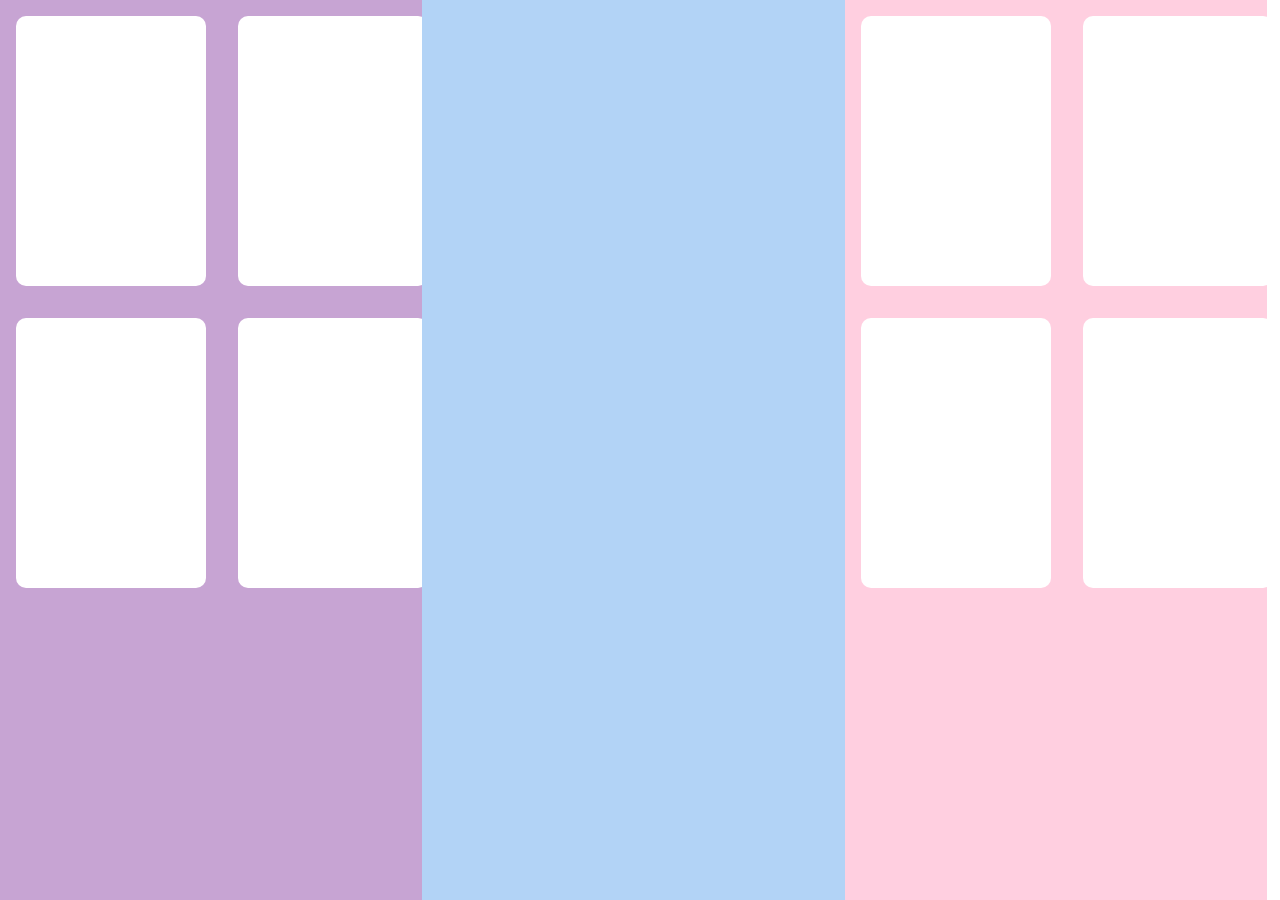
==== index.html @ 9b0333d0 "Add figure tags" ====
<!DOCTYPE html>
<html lang="nl">
<head>
  <meta charset="UTF-8">
  <meta name="viewport" content="width=device-width, initial-scale=1.0">
  <title>1G Squad Page</title>
  <link rel="stylesheet" href="styles/style.css">
</head>
<body>
  <header>

  </header>
  <main>
    <section class="left">
      <figure>
        <a href=""><img src="" alt=""></a>
        <figcaption></figcaption>
      </figure>

      <figure>
        <a href=""><img src="" alt=""></a>
        <figcaption></figcaption>
      </figure>

      <figure>
        <a href=""><img src="" alt=""></a>
        <figcaption></figcaption>
      </figure>

      <figure>
        <a href=""><img src="" alt=""></a>
        <figcaption></figcaption>
      </figure>

      <figure>
        <a href=""><img src="" alt=""></a>
        <figcaption></figcaption>
      </figure>

      <figure>
        <a href=""><img src="" alt=""></a>
        <figcaption></figcaption>
      </figure>

      <figure>
        <a href=""><img src="" alt=""></a>
        <figcaption></figcaption>
      </figure>
    </section>

    <section class="middle"></section>

    <section class="right">
      <figure>
        <a href=""><img src="" alt=""></a>
        <figcaption></figcaption>
      </figure>

      <figure>
        <a href=""><img src="" alt=""></a>
        <figcaption></figcaption>
      </figure>

      <figure>
        <a href=""><img src="" alt=""></a>
        <figcaption></figcaption>
      </figure>

      <figure>
        <a href=""><img src="" alt=""></a>
        <figcaption></figcaption>
      </figure>
    </section>
  </main>
  <footer>

  </footer>
</body>
</html>
---- styles/style.css ----
* {
  margin: 0;
  padding: 0;
  box-sizing: border-box;
}

body {
  min-height: 100vh;
  font-family: sans-serif;
}

main {
  display: flex;
  flex-direction: row;
  height: 100%;
  max-width: 1600px;
  margin: auto;
}

figure {
  min-height: 30vh;
  width: 45%;
  border-radius: 10px;
  background-color: white;
  margin: 1rem;
}

.left, .middle, .right {
  display: flex;
  flex-direction: column;
  flex-wrap: wrap;
  height: 100vh;
  width: 33%;
  overflow: scroll;
}

.left {
  background-color: #c7a4d3;
}

.middle {
  background-color: #b2d3f6;
}

.right {
  background-color: #ffcfe0;
}
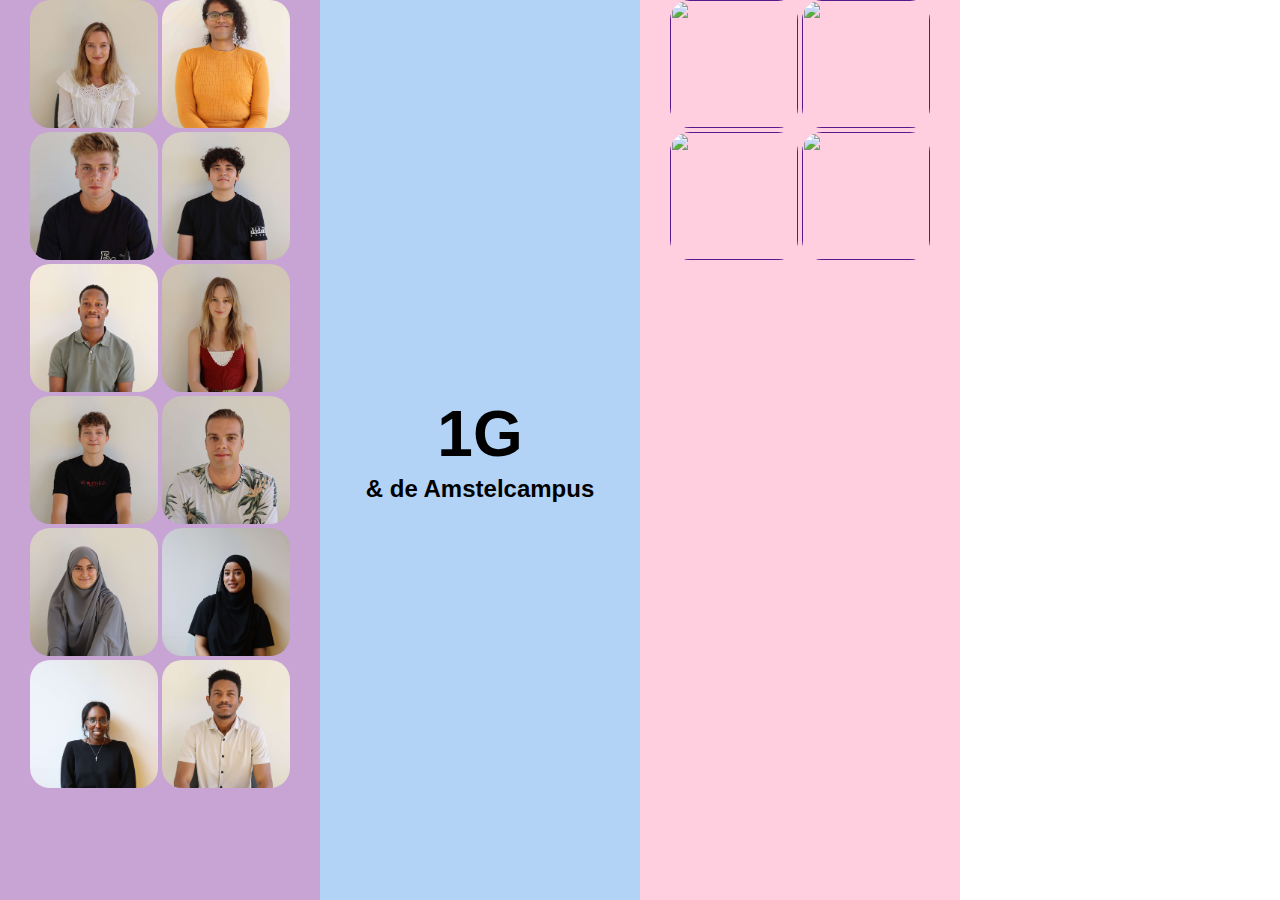
==== commit afd19b5d: "Create image grid with flexbox" ====
--- a/index.html
+++ b/index.html
@@ -13,42 +13,70 @@
   <main>
     <section class="left">
       <figure>
-        <a href=""><img src="" alt=""></a>
+        <a href=""><img src="assets/Squad1G-Amber.JPG" alt=""></a>
         <figcaption></figcaption>
       </figure>
 
       <figure>
-        <a href=""><img src="" alt=""></a>
+        <a href=""><img src="assets/Squad1G-Athene.JPG" alt=""></a>
         <figcaption></figcaption>
       </figure>
 
       <figure>
-        <a href=""><img src="" alt=""></a>
+        <a href=""><img src="assets/Squad1G-Branco.JPG" alt=""></a>
         <figcaption></figcaption>
       </figure>
 
       <figure>
-        <a href=""><img src="" alt=""></a>
+        <a href=""><img src="assets/Squad1G-Cedrik.JPG" alt=""></a>
         <figcaption></figcaption>
       </figure>
 
       <figure>
-        <a href=""><img src="" alt=""></a>
+        <a href=""><img src="assets/Squad1G-Christian.JPG" alt=""></a>
         <figcaption></figcaption>
       </figure>
 
       <figure>
-        <a href=""><img src="" alt=""></a>
+        <a href=""><img src="assets/Squad1G-Clarice.JPG" alt=""></a>
         <figcaption></figcaption>
       </figure>
 
       <figure>
-        <a href=""><img src="" alt=""></a>
+        <a href=""><img src="assets/Squad1G-Colin.JPG" alt=""></a>
+        <figcaption></figcaption>
+      </figure>
+
+      <figure>
+        <a href=""><img src="assets/Squad1G-Dylan.JPG" alt=""></a>
+        <figcaption></figcaption>
+      </figure>
+
+      <figure>
+        <a href=""><img src="assets/Squad1G-Fatima-A.JPG" alt=""></a>
+        <figcaption></figcaption>
+      </figure>
+
+      <figure>
+        <a href=""><img src="assets/Squad1G-Fatima-H.JPG" alt=""></a>
+        <figcaption></figcaption>
+      </figure>
+
+      <figure>
+        <a href=""><img src="assets/Squad1G-Halima.JPG" alt=""></a>
+        <figcaption></figcaption>
+      </figure>
+
+      <figure>
+        <a href=""><img src="assets/Squad1G-Haroub.JPG" alt=""></a>
         <figcaption></figcaption>
       </figure>
     </section>
 
-    <section class="middle"></section>
+    <section class="middle">
+      <h1>1G</h1>
+      <h2>& de Amstelcampus</h2>
+    </section>
 
     <section class="right">
       <figure>
--- a/styles/style.css
+++ b/styles/style.css
@@ -7,31 +7,54 @@
 body {
   min-height: 100vh;
   font-family: sans-serif;
+  -ms-overflow-style: none;  /* IE and Edge */
+  scrollbar-width: none;  /* Firefox */
 }
 
 main {
+  margin: auto;
   display: flex;
   flex-direction: row;
+
   height: 100%;
+  max-height: 100vh;
   max-width: 1600px;
-  margin: auto;
+}
+
+h1 {
+  font-size: 64px;
 }
 
 figure {
-  min-height: 30vh;
-  width: 45%;
-  border-radius: 10px;
-  background-color: white;
-  margin: 1rem;
+  min-height: 100px;
+  height: 10vw;
+  min-width: 100px;
+  width: 10vw;
+  object-fit: cover;
+}
+
+img {
+  min-height: 100px;
+  height: 10vw;
+  min-width: 100px;
+  width: 10vw;
+  max-width: 100%;
+  border-radius: 20px;
+  object-fit: cover;
 }
 
 .left, .middle, .right {
   display: flex;
-  flex-direction: column;
-  flex-wrap: wrap;
-  height: 100vh;
+  flex-flow: row wrap;
+  align-items: center;
+  align-content: flex-start;
+  justify-content: center;
+  gap: 4px;
+
+  min-height: 100vh;
   width: 33%;
-  overflow: scroll;
+  overflow-y: scroll;
+  max-width: 25vw;
 }
 
 .left {
@@ -40,8 +63,16 @@
 
 .middle {
   background-color: #b2d3f6;
+  display: flex;
+  flex-direction: column;
+  align-content: center;
+  justify-content: center;
 }
 
 .right {
   background-color: #ffcfe0;
+}
+
+section::-webkit-scrollbar {
+  display: none;
 }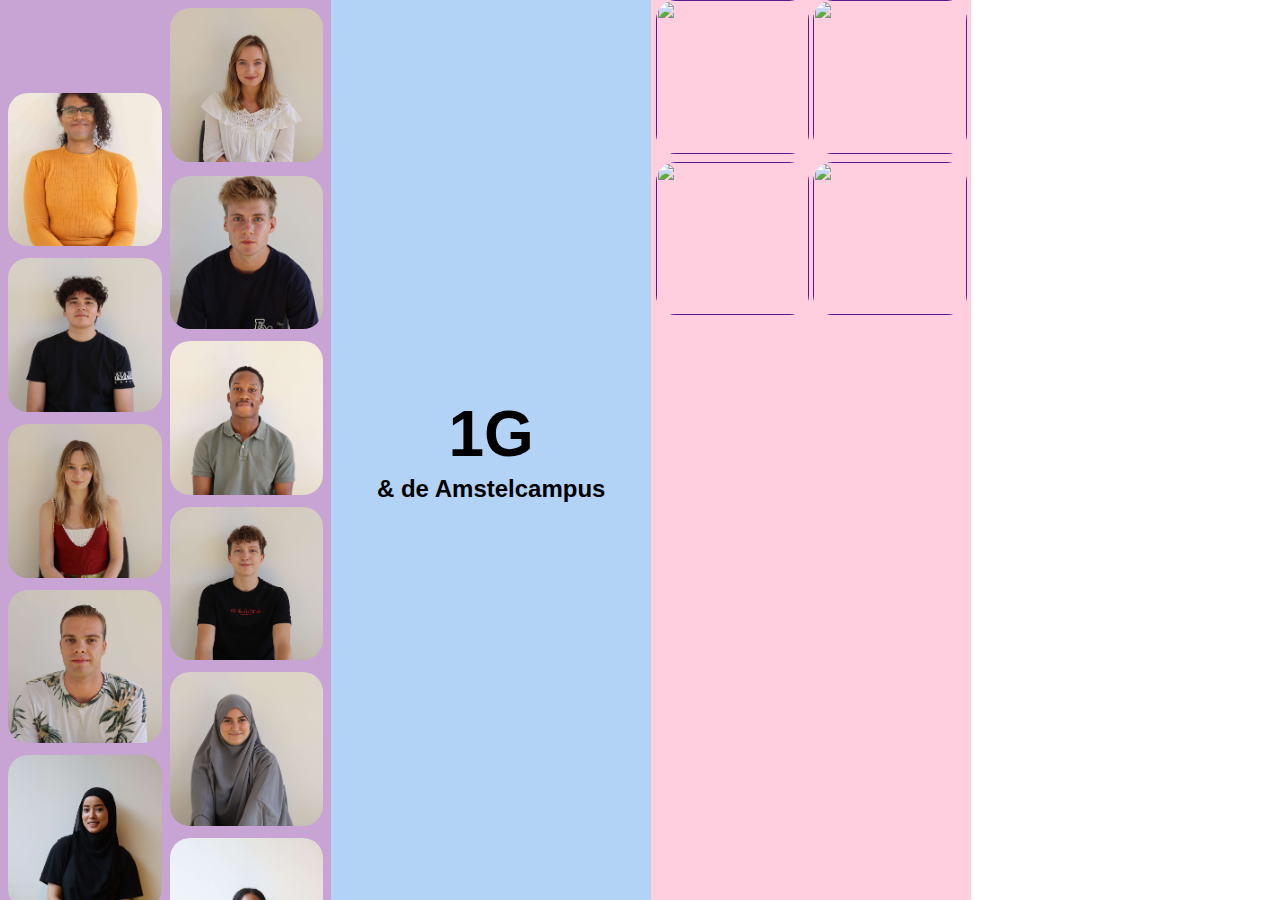
==== commit fb6588cd: "Add staggered grid" ====
--- a/index.html
+++ b/index.html
@@ -12,65 +12,106 @@
   </header>
   <main>
     <section class="left">
-      <figure>
-        <a href=""><img src="assets/Squad1G-Amber.JPG" alt=""></a>
-        <figcaption></figcaption>
-      </figure>
+        <div class="grid-container">
 
-      <figure>
-        <a href=""><img src="assets/Squad1G-Athene.JPG" alt=""></a>
-        <figcaption></figcaption>
-      </figure>
-
-      <figure>
-        <a href=""><img src="assets/Squad1G-Branco.JPG" alt=""></a>
-        <figcaption></figcaption>
-      </figure>
-
-      <figure>
-        <a href=""><img src="assets/Squad1G-Cedrik.JPG" alt=""></a>
-        <figcaption></figcaption>
-      </figure>
-
-      <figure>
-        <a href=""><img src="assets/Squad1G-Christian.JPG" alt=""></a>
-        <figcaption></figcaption>
-      </figure>
-
-      <figure>
-        <a href=""><img src="assets/Squad1G-Clarice.JPG" alt=""></a>
-        <figcaption></figcaption>
-      </figure>
-
-      <figure>
-        <a href=""><img src="assets/Squad1G-Colin.JPG" alt=""></a>
-        <figcaption></figcaption>
-      </figure>
-
-      <figure>
-        <a href=""><img src="assets/Squad1G-Dylan.JPG" alt=""></a>
-        <figcaption></figcaption>
-      </figure>
-
-      <figure>
-        <a href=""><img src="assets/Squad1G-Fatima-A.JPG" alt=""></a>
-        <figcaption></figcaption>
-      </figure>
-
-      <figure>
-        <a href=""><img src="assets/Squad1G-Fatima-H.JPG" alt=""></a>
-        <figcaption></figcaption>
-      </figure>
-
-      <figure>
-        <a href=""><img src="assets/Squad1G-Halima.JPG" alt=""></a>
-        <figcaption></figcaption>
-      </figure>
-
-      <figure>
-        <a href=""><img src="assets/Squad1G-Haroub.JPG" alt=""></a>
-        <figcaption></figcaption>
-      </figure>
+          <figure>
+            <a href=""><img src="assets/Squad1G-Amber.JPG" alt=""></a>
+            <figcaption></figcaption>
+          </figure>
+          <div class="filler"></div>
+          <figure>
+            <a href=""><img src="assets/Squad1G-Athene.JPG" alt=""></a>
+            <figcaption></figcaption>
+          </figure>
+          <figure>
+            <a href=""><img src="assets/Squad1G-Branco.JPG" alt=""></a>
+            <figcaption></figcaption>
+          </figure>
+          <figure>
+            <a href=""><img src="assets/Squad1G-Cedrik.JPG" alt=""></a>
+            <figcaption></figcaption>
+          </figure>
+          <figure>
+            <a href=""><img src="assets/Squad1G-Christian.JPG" alt=""></a>
+            <figcaption></figcaption>
+          </figure>
+          <figure>
+            <a href=""><img src="assets/Squad1G-Clarice.JPG" alt=""></a>
+            <figcaption></figcaption>
+          </figure>
+          <figure>
+            <a href=""><img src="assets/Squad1G-Colin.JPG" alt=""></a>
+            <figcaption></figcaption>
+          </figure>
+          <figure>
+            <a href=""><img src="assets/Squad1G-Dylan.JPG" alt=""></a>
+            <figcaption></figcaption>
+          </figure>
+          <figure>
+            <a href=""><img src="assets/Squad1G-Fatima-A.JPG" alt=""></a>
+            <figcaption></figcaption>
+          </figure>
+          <figure>
+            <a href=""><img src="assets/Squad1G-Fatima-H.JPG" alt=""></a>
+            <figcaption></figcaption>
+          </figure>
+          <figure>
+            <a href=""><img src="assets/Squad1G-Halima.JPG" alt=""></a>
+            <figcaption></figcaption>
+          </figure>
+          <figure>
+            <a href=""><img src="assets/Squad1G-Haroub.JPG" alt=""></a>
+            <figcaption></figcaption>
+          </figure>
+          <figure>
+            <a href=""><img src="assets/Squad1G-Iris.JPG" alt=""></a>
+            <figcaption></figcaption>
+          </figure>
+          <figure>
+            <a href=""><img src="assets/Squad1G-Joost.JPG" alt=""></a>
+            <figcaption></figcaption>
+          </figure>
+          <figure>
+            <a href=""><img src="assets/Squad1G-Jordy.JPG" alt=""></a>
+            <figcaption></figcaption>
+          </figure>
+          <figure>
+            <a href=""><img src="assets/Squad1G-Jules.JPG" alt=""></a>
+            <figcaption></figcaption>
+          </figure>
+          <figure>
+            <a href=""><img src="assets/Squad1G-Julia.JPG" alt=""></a>
+            <figcaption></figcaption>
+          </figure>
+          <figure>
+            <a href=""><img src="assets/Squad1G-Kim.JPG" alt=""></a>
+            <figcaption></figcaption>
+          </figure>
+          <figure>
+            <a href=""><img src="assets/Squad1G-Luc.JPG" alt=""></a>
+            <figcaption></figcaption>
+          </figure>
+          <figure>
+            <a href=""><img src="assets/Squad1G-Marcin.JPG" alt=""></a>
+            <figcaption></figcaption>
+          </figure>
+          <figure>
+            <a href=""><img src="assets/Squad1G-Matthijs.JPG" alt=""></a>
+            <figcaption></figcaption>
+          </figure>
+          <figure>
+            <a href=""><img src="assets/Squad1G-Nadia.JPG" alt=""></a>
+            <figcaption></figcaption>
+          </figure>
+          <figure>
+            <a href=""><img src="assets/Squad1G-Nas.JPG" alt=""></a>
+            <figcaption></figcaption>
+          </figure>
+          <figure>
+            <a href=""><img src="assets/Squad1G-Ole.JPG" alt=""></a>
+            <figcaption></figcaption>
+          </figure>
+        </div>
     </section>
 
     <section class="middle">
--- a/styles/style.css
+++ b/styles/style.css
@@ -26,24 +26,24 @@
 }
 
 figure {
-  min-height: 100px;
+  /* min-height: 100px;
   height: 10vw;
   min-width: 100px;
-  width: 10vw;
-  object-fit: cover;
+  width: 10vw; */
+  /* object-fit: cover; */
 }
 
 img {
   min-height: 100px;
-  height: 10vw;
+  height: 12vw;
   min-width: 100px;
-  width: 10vw;
+  width: 12vw;
   max-width: 100%;
   border-radius: 20px;
   object-fit: cover;
 }
 
-.left, .middle, .right {
+.middle, .right {
   display: flex;
   flex-flow: row wrap;
   align-items: center;
@@ -58,7 +58,36 @@
 }
 
 .left {
+  min-height: 100vh;
+  width: auto;
+  overflow-y: scroll;
+  max-width: 33%;
+
   background-color: #c7a4d3;
+
+}
+
+figure {
+  grid-row: span 2;
+}
+
+/* figure:nth-child(2) {
+  grid-row: 2/3;
+} */
+
+.grid-container {
+  display: grid;
+  grid-template-columns: repeat(2, minmax(10vw, 1fr));
+  grid-template-rows: repeat(auto-fill, 6vw);
+  gap: .5em;
+  padding: .5em;
+}
+
+.filler {
+  grid-column: 1 / 2;
+  grid-row: 1 / 1;
+  /* background-color: white; */
+  border-radius: 20px;
 }
 
 .middle {
@@ -67,6 +96,7 @@
   flex-direction: column;
   align-content: center;
   justify-content: center;
+  flex-shrink: 2;
 }
 
 .right {
@@ -75,4 +105,14 @@
 
 section::-webkit-scrollbar {
   display: none;
-}+}
+
+/* @keyframes scroll {
+	0% { transform: translateY(0); }
+	100% { transform: translateY(calc(-10vw * 7))}
+}
+
+.left .container{
+  animation: scroll 5s linear infinite;
+  height: calc(10vw * 7);
+} */
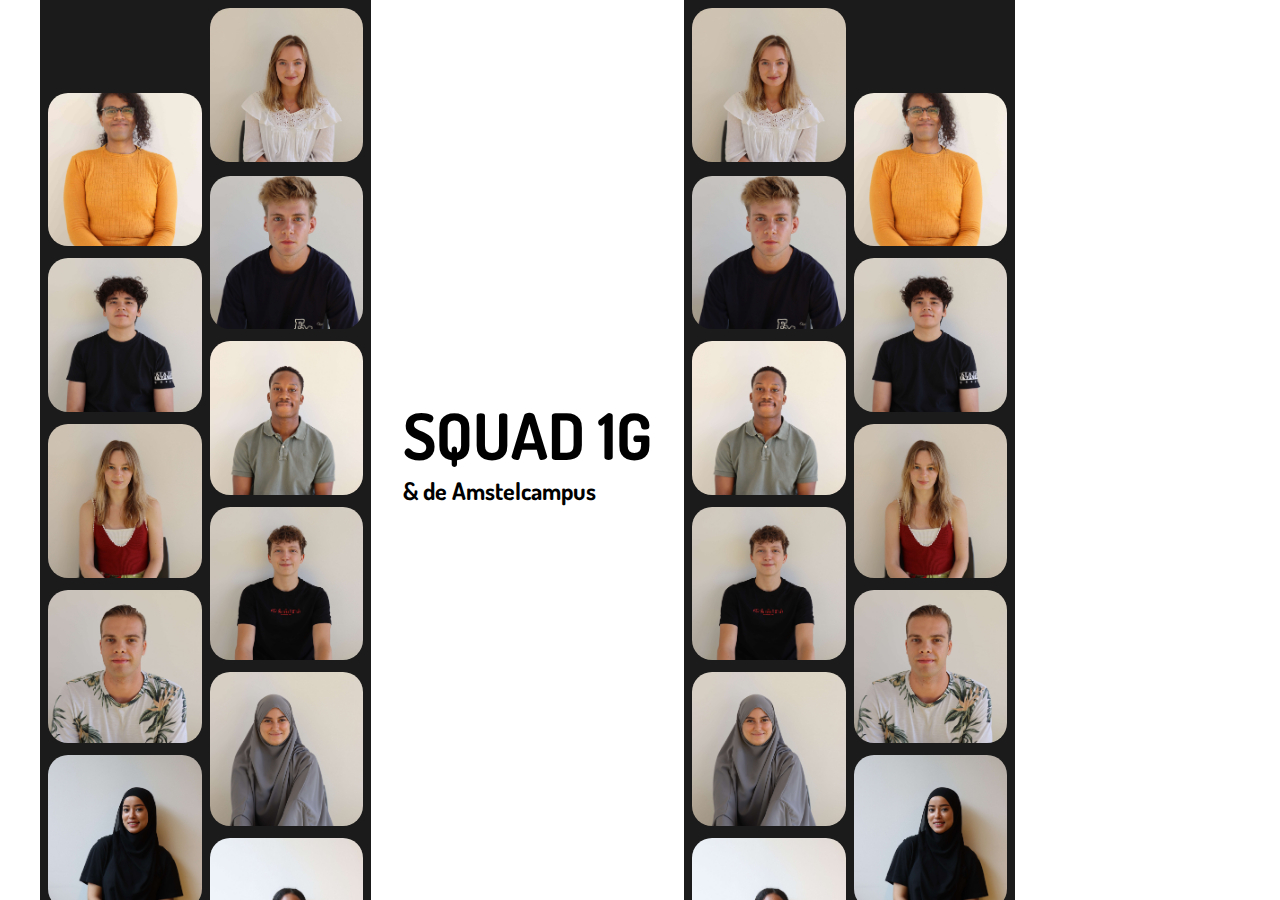
==== commit 74956c0f: "Add new font for header" ====
--- a/index.html
+++ b/index.html
@@ -1,148 +1,284 @@
 <!DOCTYPE html>
 <html lang="nl">
+
 <head>
   <meta charset="UTF-8">
   <meta name="viewport" content="width=device-width, initial-scale=1.0">
   <title>1G Squad Page</title>
   <link rel="stylesheet" href="styles/style.css">
+
+  <link rel="preconnect" href="https://fonts.googleapis.com">
+  <link rel="preconnect" href="https://fonts.gstatic.com" crossorigin>
+  <link href="https://fonts.googleapis.com/css2?family=Dosis:wght@700&display=swap" rel="stylesheet">
 </head>
+
 <body>
   <header>
 
   </header>
   <main>
     <section class="left">
-        <div class="grid-container">
-
-          <figure>
-            <a href=""><img src="assets/Squad1G-Amber.JPG" alt=""></a>
-            <figcaption></figcaption>
-          </figure>
-          <div class="filler"></div>
-          <figure>
-            <a href=""><img src="assets/Squad1G-Athene.JPG" alt=""></a>
-            <figcaption></figcaption>
-          </figure>
-          <figure>
-            <a href=""><img src="assets/Squad1G-Branco.JPG" alt=""></a>
-            <figcaption></figcaption>
-          </figure>
-          <figure>
-            <a href=""><img src="assets/Squad1G-Cedrik.JPG" alt=""></a>
-            <figcaption></figcaption>
-          </figure>
-          <figure>
-            <a href=""><img src="assets/Squad1G-Christian.JPG" alt=""></a>
-            <figcaption></figcaption>
-          </figure>
-          <figure>
-            <a href=""><img src="assets/Squad1G-Clarice.JPG" alt=""></a>
-            <figcaption></figcaption>
-          </figure>
-          <figure>
-            <a href=""><img src="assets/Squad1G-Colin.JPG" alt=""></a>
-            <figcaption></figcaption>
-          </figure>
-          <figure>
-            <a href=""><img src="assets/Squad1G-Dylan.JPG" alt=""></a>
-            <figcaption></figcaption>
-          </figure>
-          <figure>
-            <a href=""><img src="assets/Squad1G-Fatima-A.JPG" alt=""></a>
-            <figcaption></figcaption>
-          </figure>
-          <figure>
-            <a href=""><img src="assets/Squad1G-Fatima-H.JPG" alt=""></a>
-            <figcaption></figcaption>
-          </figure>
-          <figure>
-            <a href=""><img src="assets/Squad1G-Halima.JPG" alt=""></a>
-            <figcaption></figcaption>
-          </figure>
-          <figure>
-            <a href=""><img src="assets/Squad1G-Haroub.JPG" alt=""></a>
-            <figcaption></figcaption>
-          </figure>
-          <figure>
-            <a href=""><img src="assets/Squad1G-Iris.JPG" alt=""></a>
-            <figcaption></figcaption>
-          </figure>
-          <figure>
-            <a href=""><img src="assets/Squad1G-Joost.JPG" alt=""></a>
-            <figcaption></figcaption>
-          </figure>
-          <figure>
-            <a href=""><img src="assets/Squad1G-Jordy.JPG" alt=""></a>
-            <figcaption></figcaption>
-          </figure>
-          <figure>
-            <a href=""><img src="assets/Squad1G-Jules.JPG" alt=""></a>
-            <figcaption></figcaption>
-          </figure>
-          <figure>
-            <a href=""><img src="assets/Squad1G-Julia.JPG" alt=""></a>
-            <figcaption></figcaption>
-          </figure>
-          <figure>
-            <a href=""><img src="assets/Squad1G-Kim.JPG" alt=""></a>
-            <figcaption></figcaption>
-          </figure>
-          <figure>
-            <a href=""><img src="assets/Squad1G-Luc.JPG" alt=""></a>
-            <figcaption></figcaption>
-          </figure>
-          <figure>
-            <a href=""><img src="assets/Squad1G-Marcin.JPG" alt=""></a>
-            <figcaption></figcaption>
-          </figure>
-          <figure>
-            <a href=""><img src="assets/Squad1G-Matthijs.JPG" alt=""></a>
-            <figcaption></figcaption>
-          </figure>
-          <figure>
-            <a href=""><img src="assets/Squad1G-Nadia.JPG" alt=""></a>
-            <figcaption></figcaption>
-          </figure>
-          <figure>
-            <a href=""><img src="assets/Squad1G-Nas.JPG" alt=""></a>
-            <figcaption></figcaption>
-          </figure>
-          <figure>
-            <a href=""><img src="assets/Squad1G-Ole.JPG" alt=""></a>
-            <figcaption></figcaption>
-          </figure>
-        </div>
+      <div class="grid-container">
+        <figure>
+          <a href=""><img src="assets/Squad1G-Amber.JPG" alt=""></a>
+          <figcaption></figcaption>
+        </figure>
+
+        <div class="filler"></div>
+
+        <figure>
+          <a href=""><img src="assets/Squad1G-Athene.JPG" alt=""></a>
+          <figcaption></figcaption>
+        </figure>
+
+        <figure>
+          <a href=""><img src="assets/Squad1G-Branco.JPG" alt=""></a>
+          <figcaption></figcaption>
+        </figure>
+
+        <figure>
+          <a href=""><img src="assets/Squad1G-Cedrik.JPG" alt=""></a>
+          <figcaption></figcaption>
+        </figure>
+
+        <figure>
+          <a href=""><img src="assets/Squad1G-Christian.JPG" alt=""></a>
+          <figcaption></figcaption>
+        </figure>
+
+        <figure>
+          <a href=""><img src="assets/Squad1G-Clarice.JPG" alt=""></a>
+          <figcaption></figcaption>
+        </figure>
+
+        <figure>
+          <a href=""><img src="assets/Squad1G-Colin.JPG" alt=""></a>
+          <figcaption></figcaption>
+        </figure>
+
+        <figure>
+          <a href=""><img src="assets/Squad1G-Dylan.JPG" alt=""></a>
+          <figcaption></figcaption>
+        </figure>
+
+        <figure>
+          <a href=""><img src="assets/Squad1G-Fatima-A.JPG" alt=""></a>
+          <figcaption></figcaption>
+        </figure>
+
+        <figure>
+          <a href=""><img src="assets/Squad1G-Fatima-H.JPG" alt=""></a>
+          <figcaption></figcaption>
+        </figure>
+
+        <figure>
+          <a href=""><img src="assets/Squad1G-Halima.JPG" alt=""></a>
+          <figcaption></figcaption>
+        </figure>
+
+        <figure>
+          <a href=""><img src="assets/Squad1G-Haroub.JPG" alt=""></a>
+          <figcaption></figcaption>
+        </figure>
+
+        <figure>
+          <a href=""><img src="assets/Squad1G-Iris.JPG" alt=""></a>
+          <figcaption></figcaption>
+        </figure>
+
+        <figure>
+          <a href=""><img src="assets/Squad1G-Joost.JPG" alt=""></a>
+          <figcaption></figcaption>
+        </figure>
+
+        <figure>
+          <a href=""><img src="assets/Squad1G-Jordy.JPG" alt=""></a>
+          <figcaption></figcaption>
+        </figure>
+
+        <figure>
+          <a href=""><img src="assets/Squad1G-Jules.JPG" alt=""></a>
+          <figcaption></figcaption>
+        </figure>
+
+        <figure>
+          <a href=""><img src="assets/Squad1G-Julia.JPG" alt=""></a>
+          <figcaption></figcaption>
+        </figure>
+
+        <figure>
+          <a href=""><img src="assets/Squad1G-Kim.JPG" alt=""></a>
+          <figcaption></figcaption>
+        </figure>
+
+        <figure>
+          <a href=""><img src="assets/Squad1G-Luc.JPG" alt=""></a>
+          <figcaption></figcaption>
+        </figure>
+
+        <figure>
+          <a href=""><img src="assets/Squad1G-Marcin.JPG" alt=""></a>
+          <figcaption></figcaption>
+        </figure>
+
+        <figure>
+          <a href=""><img src="assets/Squad1G-Matthijs.JPG" alt=""></a>
+          <figcaption></figcaption>
+        </figure>
+
+        <figure>
+          <a href=""><img src="assets/Squad1G-Nadia.JPG" alt=""></a>
+          <figcaption></figcaption>
+        </figure>
+
+        <figure>
+          <a href=""><img src="assets/Squad1G-Nas.JPG" alt=""></a>
+          <figcaption></figcaption>
+        </figure>
+
+        <figure>
+          <a href=""><img src="assets/Squad1G-Ole.JPG" alt=""></a>
+          <figcaption></figcaption>
+        </figure>
+
+      </div>
     </section>
 
     <section class="middle">
-      <h1>1G</h1>
-      <h2>& de Amstelcampus</h2>
+      <header>
+        <h1>SQUAD 1G</h1>
+        <h2>& de Amstelcampus</h2>
+      </header>
     </section>
 
     <section class="right">
-      <figure>
-        <a href=""><img src="" alt=""></a>
-        <figcaption></figcaption>
-      </figure>
-
-      <figure>
-        <a href=""><img src="" alt=""></a>
-        <figcaption></figcaption>
-      </figure>
-
-      <figure>
-        <a href=""><img src="" alt=""></a>
-        <figcaption></figcaption>
-      </figure>
-
-      <figure>
-        <a href=""><img src="" alt=""></a>
-        <figcaption></figcaption>
-      </figure>
+      <div class="grid-container">
+        <figure>
+          <a href=""><img src="assets/Squad1G-Amber.JPG" alt=""></a>
+          <figcaption></figcaption>
+        </figure>
+
+        <div class="filler"></div>
+
+        <figure>
+          <a href=""><img src="assets/Squad1G-Athene.JPG" alt=""></a>
+          <figcaption></figcaption>
+        </figure>
+
+        <figure>
+          <a href=""><img src="assets/Squad1G-Branco.JPG" alt=""></a>
+          <figcaption></figcaption>
+        </figure>
+
+        <figure>
+          <a href=""><img src="assets/Squad1G-Cedrik.JPG" alt=""></a>
+          <figcaption></figcaption>
+        </figure>
+
+        <figure>
+          <a href=""><img src="assets/Squad1G-Christian.JPG" alt=""></a>
+          <figcaption></figcaption>
+        </figure>
+
+        <figure>
+          <a href=""><img src="assets/Squad1G-Clarice.JPG" alt=""></a>
+          <figcaption></figcaption>
+        </figure>
+
+        <figure>
+          <a href=""><img src="assets/Squad1G-Colin.JPG" alt=""></a>
+          <figcaption></figcaption>
+        </figure>
+
+        <figure>
+          <a href=""><img src="assets/Squad1G-Dylan.JPG" alt=""></a>
+          <figcaption></figcaption>
+        </figure>
+
+        <figure>
+          <a href=""><img src="assets/Squad1G-Fatima-A.JPG" alt=""></a>
+          <figcaption></figcaption>
+        </figure>
+
+        <figure>
+          <a href=""><img src="assets/Squad1G-Fatima-H.JPG" alt=""></a>
+          <figcaption></figcaption>
+        </figure>
+
+        <figure>
+          <a href=""><img src="assets/Squad1G-Halima.JPG" alt=""></a>
+          <figcaption></figcaption>
+        </figure>
+
+        <figure>
+          <a href=""><img src="assets/Squad1G-Haroub.JPG" alt=""></a>
+          <figcaption></figcaption>
+        </figure>
+
+        <figure>
+          <a href=""><img src="assets/Squad1G-Iris.JPG" alt=""></a>
+          <figcaption></figcaption>
+        </figure>
+
+        <figure>
+          <a href=""><img src="assets/Squad1G-Joost.JPG" alt=""></a>
+          <figcaption></figcaption>
+        </figure>
+
+        <figure>
+          <a href=""><img src="assets/Squad1G-Jordy.JPG" alt=""></a>
+          <figcaption></figcaption>
+        </figure>
+
+        <figure>
+          <a href=""><img src="assets/Squad1G-Jules.JPG" alt=""></a>
+          <figcaption></figcaption>
+        </figure>
+
+        <figure>
+          <a href=""><img src="assets/Squad1G-Julia.JPG" alt=""></a>
+          <figcaption></figcaption>
+        </figure>
+
+        <figure>
+          <a href=""><img src="assets/Squad1G-Kim.JPG" alt=""></a>
+          <figcaption></figcaption>
+        </figure>
+
+        <figure>
+          <a href=""><img src="assets/Squad1G-Luc.JPG" alt=""></a>
+          <figcaption></figcaption>
+        </figure>
+
+        <figure>
+          <a href=""><img src="assets/Squad1G-Marcin.JPG" alt=""></a>
+          <figcaption></figcaption>
+        </figure>
+
+        <figure>
+          <a href=""><img src="assets/Squad1G-Matthijs.JPG" alt=""></a>
+          <figcaption></figcaption>
+        </figure>
+
+        <figure>
+          <a href=""><img src="assets/Squad1G-Nadia.JPG" alt=""></a>
+          <figcaption></figcaption>
+        </figure>
+
+        <figure>
+          <a href=""><img src="assets/Squad1G-Nas.JPG" alt=""></a>
+          <figcaption></figcaption>
+        </figure>
+
+        <figure>
+          <a href=""><img src="assets/Squad1G-Ole.JPG" alt=""></a>
+          <figcaption></figcaption>
+        </figure>
     </section>
   </main>
   <footer>
 
   </footer>
 </body>
+
 </html>--- a/styles/style.css
+++ b/styles/style.css
@@ -6,23 +6,31 @@
 
 body {
   min-height: 100vh;
+  width: 100vw;
+  /* max-width: 1600px; */
   font-family: sans-serif;
   -ms-overflow-style: none;  /* IE and Edge */
   scrollbar-width: none;  /* Firefox */
 }
 
 main {
-  margin: auto;
   display: flex;
   flex-direction: row;
 
+  margin: auto;
   height: 100%;
   max-height: 100vh;
+  width: 1200px;
   max-width: 1600px;
 }
 
 h1 {
   font-size: 64px;
+  font-family: "Dosis", sans-serif;
+}
+
+h2 {
+  font-family: "Dosis", sans-serif;
 }
 
 figure {
@@ -49,22 +57,26 @@
   align-items: center;
   align-content: flex-start;
   justify-content: center;
-  gap: 4px;
+  /* gap: 4px; */
 
   min-height: 100vh;
-  width: 33%;
+  max-width: 30%;
   overflow-y: scroll;
-  max-width: 25vw;
+  /* max-width: 25vw; */
+}
+
+.middle header{
+  padding: 2rem;
 }
 
 .left {
   min-height: 100vh;
-  width: auto;
+  /* width: auto; */
   overflow-y: scroll;
-  max-width: 33%;
+  max-width: 35%;
 
-  background-color: #c7a4d3;
-
+  /* background-color: #c7a4d3; */
+  background-color:rgb(27, 27, 27);
 }
 
 figure {
@@ -91,7 +103,8 @@
 }
 
 .middle {
-  background-color: #b2d3f6;
+  /* background-color: #b2d3f6; */
+  background-color: white;
   display: flex;
   flex-direction: column;
   align-content: center;
@@ -100,7 +113,15 @@
 }
 
 .right {
-  background-color: #ffcfe0;
+  /* background-color: #ffcfe0; */
+  background-color:rgb(27, 27, 27);
+  max-width: 40%;
+
+  .filler {
+    grid-column: 2 / 3;
+    grid-row: 1 / 1;
+    border-radius: 20px;
+  }
 }
 
 section::-webkit-scrollbar {
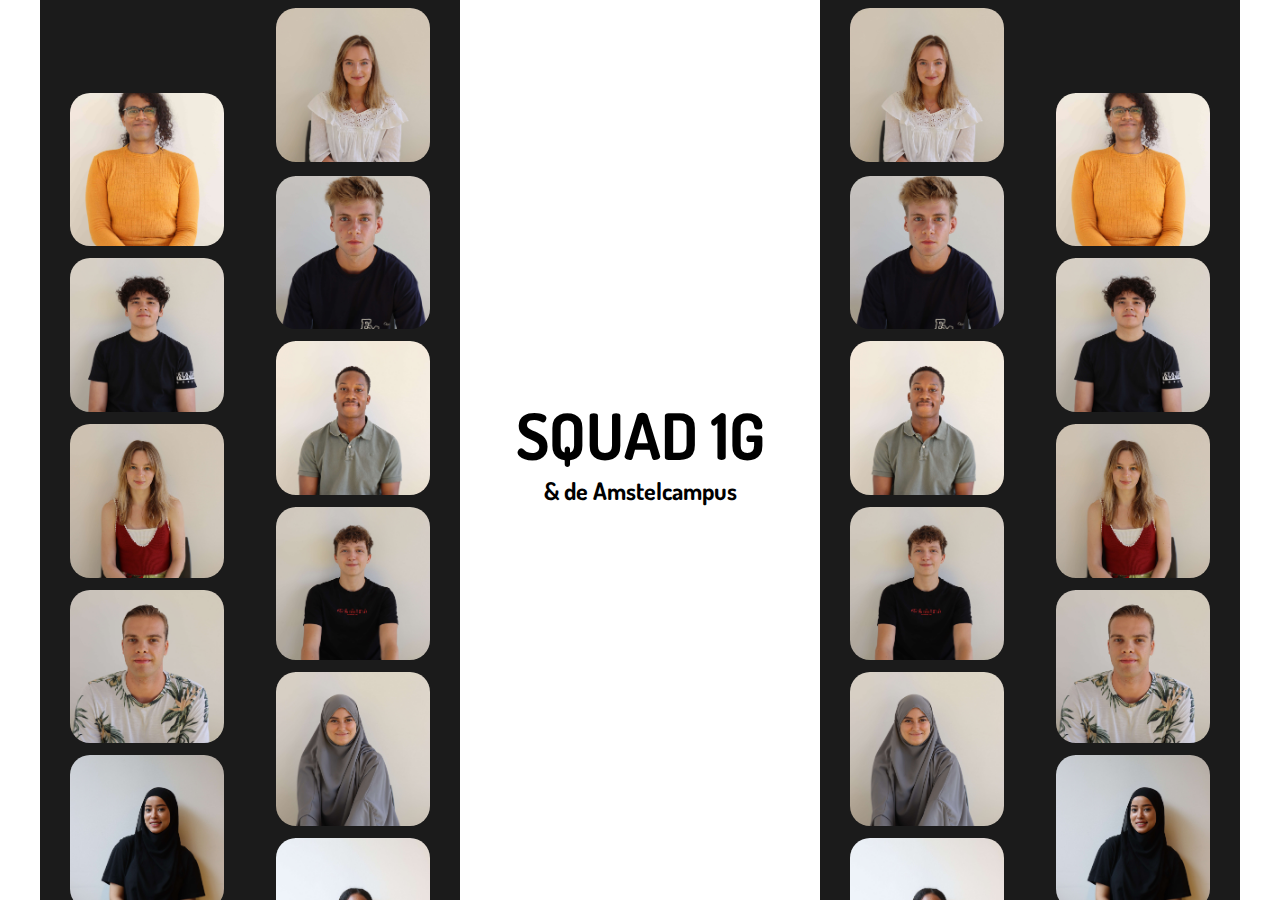
==== commit d8bade13: "Restructure CSS for mobile-first" ====
--- a/index.html
+++ b/index.html
@@ -14,7 +14,8 @@
 
 <body>
   <header>
-
+    <h1>SQUAD 1G</h1>
+    <h2>& de Amstelcampus</h2>
   </header>
   <main>
     <section class="left">
--- a/styles/style.css
+++ b/styles/style.css
@@ -1,139 +1,143 @@
+/* COMMON ELEMENTS */
 * {
   margin: 0;
   padding: 0;
   box-sizing: border-box;
 }
 
+body > header {
+  display: block;
+
+  @media screen and (min-width: 480px) {
+    display: none;
+  }
+}
+
 body {
   min-height: 100vh;
   width: 100vw;
-  /* max-width: 1600px; */
   font-family: sans-serif;
-  -ms-overflow-style: none;  /* IE and Edge */
-  scrollbar-width: none;  /* Firefox */
+
+  /* hide scrollbar */
+  -ms-overflow-style: none;
+  scrollbar-width: none;
 }
 
 main {
   display: flex;
   flex-direction: row;
+  justify-content: space-between;
 
   margin: auto;
   height: 100%;
   max-height: 100vh;
-  width: 1200px;
-  max-width: 1600px;
+  width: 100vw;
+  max-width: 1200px;
+}
+
+h1, h2 {
+  font-family: "Dosis", sans-serif;
+  text-align: center;
 }
 
 h1 {
   font-size: 64px;
-  font-family: "Dosis", sans-serif;
-}
-
-h2 {
-  font-family: "Dosis", sans-serif;
-}
-
-figure {
-  /* min-height: 100px;
-  height: 10vw;
-  min-width: 100px;
-  width: 10vw; */
-  /* object-fit: cover; */
 }
 
 img {
-  min-height: 100px;
+  min-height: 120px;
   height: 12vw;
-  min-width: 100px;
+  min-width: 120px;
   width: 12vw;
   max-width: 100%;
   border-radius: 20px;
   object-fit: cover;
 }
 
-.middle, .right {
-  display: flex;
-  flex-flow: row wrap;
-  align-items: center;
-  align-content: flex-start;
-  justify-content: center;
-  /* gap: 4px; */
-
+/* MAIN THREE SECTIONS */
+.left, .middle, .right {
   min-height: 100vh;
-  max-width: 30%;
   overflow-y: scroll;
-  /* max-width: 25vw; */
 }
 
-.middle header{
-  padding: 2rem;
+.left, .right {
+  width: 45%;
+
+  @media screen and (min-width: 480px) {
+    max-width: 35%;
+  }
 }
 
 .left {
-  min-height: 100vh;
-  /* width: auto; */
-  overflow-y: scroll;
-  max-width: 35%;
+  background-color:rgb(27, 27, 27);
 
-  /* background-color: #c7a4d3; */
+  .filler {
+    grid-column: 1 / 2;
+    grid-row: 1 / 1;
+  }
+}
+
+.middle {
+  width: 1em;
+  background-color: white;
+  display: flex;
+  flex-direction: column;
+  align-content: center;
+  justify-content: center;
+  flex-shrink: 2;
+  max-width: 30%;
+
+  header {
+    padding: 2rem;
+  }
+
+  @media screen and (min-width: 480px) {
+    display: block;
+    min-width: 20em;
+
+    +header {
+      display: none;
+    }
+  }
+}
+
+.right {
   background-color:rgb(27, 27, 27);
+
+  .filler {
+    grid-column: 2 / 3;
+    grid-row: 1 / 1;
+  }
 }
 
 figure {
   grid-row: span 2;
 }
 
-/* figure:nth-child(2) {
-  grid-row: 2/3;
-} */
-
+/* IMAGE TRACK */
 .grid-container {
   display: grid;
-  grid-template-columns: repeat(2, minmax(10vw, 1fr));
+  grid-template-columns: 1fr;
   grid-template-rows: repeat(auto-fill, 6vw);
   gap: .5em;
   padding: .5em;
+  justify-items: center;
+
+  @media screen and (min-width: 480px) {
+    grid-template-columns: repeat(2, minmax(10vw, 1fr));
+  }
 }
 
 .filler {
-  grid-column: 1 / 2;
-  grid-row: 1 / 1;
-  /* background-color: white; */
+  display: none;
   border-radius: 20px;
-}
 
-.middle {
-  /* background-color: #b2d3f6; */
-  background-color: white;
-  display: flex;
-  flex-direction: column;
-  align-content: center;
-  justify-content: center;
-  flex-shrink: 2;
-}
-
-.right {
-  /* background-color: #ffcfe0; */
-  background-color:rgb(27, 27, 27);
-  max-width: 40%;
-
-  .filler {
-    grid-column: 2 / 3;
-    grid-row: 1 / 1;
-    border-radius: 20px;
+  @media screen and (min-width: 480px) {
+    display: block;
   }
 }
 
+/* HIDE SCROLLBAR */
 section::-webkit-scrollbar {
   display: none;
-}
-
-/* @keyframes scroll {
-	0% { transform: translateY(0); }
-	100% { transform: translateY(calc(-10vw * 7))}
-}
-
-.left .container{
-  animation: scroll 5s linear infinite;
-  height: calc(10vw * 7);
-} */
+}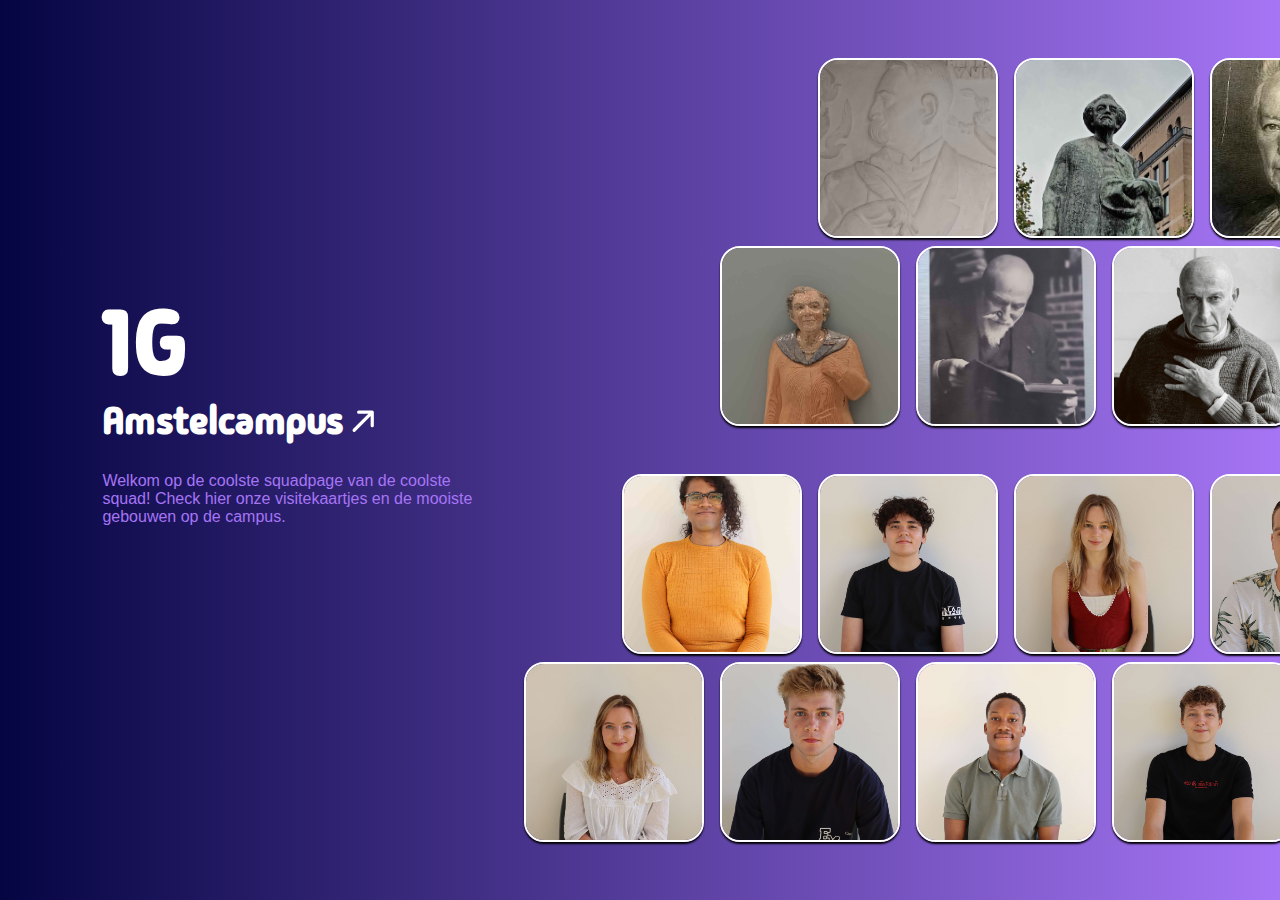
==== commit c635bacb: "Reorganize file structure" ====
--- a/index.html
+++ b/index.html
@@ -2,284 +2,303 @@
 <html lang="nl">
 
 <head>
-  <meta charset="UTF-8">
-  <meta name="viewport" content="width=device-width, initial-scale=1.0">
-  <title>1G Squad Page</title>
-  <link rel="stylesheet" href="styles/style.css">
-
-  <link rel="preconnect" href="https://fonts.googleapis.com">
-  <link rel="preconnect" href="https://fonts.gstatic.com" crossorigin>
-  <link href="https://fonts.googleapis.com/css2?family=Dosis:wght@700&display=swap" rel="stylesheet">
+    <meta charset="UTF-8">
+    <meta name="viewport" content="width=device-width, initial-scale=1.0">
+    <title>Squad 1G</title>
+    <link rel="stylesheet" href="styles/style.css">
+    <link rel="preconnect" href="https://fonts.googleapis.com">
+    <link rel="preconnect" href="https://fonts.gstatic.com" crossorigin>
+    <link href="https://fonts.googleapis.com/css2?family=Madimi+One&display=swap" rel="stylesheet">
 </head>
 
 <body>
-  <header>
-    <h1>SQUAD 1G</h1>
-    <h2>& de Amstelcampus</h2>
-  </header>
-  <main>
-    <section class="left">
-      <div class="grid-container">
-        <figure>
-          <a href=""><img src="assets/Squad1G-Amber.JPG" alt=""></a>
-          <figcaption></figcaption>
-        </figure>
-
-        <div class="filler"></div>
-
-        <figure>
-          <a href=""><img src="assets/Squad1G-Athene.JPG" alt=""></a>
-          <figcaption></figcaption>
-        </figure>
-
-        <figure>
-          <a href=""><img src="assets/Squad1G-Branco.JPG" alt=""></a>
-          <figcaption></figcaption>
-        </figure>
-
-        <figure>
-          <a href=""><img src="assets/Squad1G-Cedrik.JPG" alt=""></a>
-          <figcaption></figcaption>
-        </figure>
-
-        <figure>
-          <a href=""><img src="assets/Squad1G-Christian.JPG" alt=""></a>
-          <figcaption></figcaption>
-        </figure>
-
-        <figure>
-          <a href=""><img src="assets/Squad1G-Clarice.JPG" alt=""></a>
-          <figcaption></figcaption>
-        </figure>
-
-        <figure>
-          <a href=""><img src="assets/Squad1G-Colin.JPG" alt=""></a>
-          <figcaption></figcaption>
-        </figure>
-
-        <figure>
-          <a href=""><img src="assets/Squad1G-Dylan.JPG" alt=""></a>
-          <figcaption></figcaption>
-        </figure>
-
-        <figure>
-          <a href=""><img src="assets/Squad1G-Fatima-A.JPG" alt=""></a>
-          <figcaption></figcaption>
-        </figure>
-
-        <figure>
-          <a href=""><img src="assets/Squad1G-Fatima-H.JPG" alt=""></a>
-          <figcaption></figcaption>
-        </figure>
-
-        <figure>
-          <a href=""><img src="assets/Squad1G-Halima.JPG" alt=""></a>
-          <figcaption></figcaption>
-        </figure>
-
-        <figure>
-          <a href=""><img src="assets/Squad1G-Haroub.JPG" alt=""></a>
-          <figcaption></figcaption>
-        </figure>
-
-        <figure>
-          <a href=""><img src="assets/Squad1G-Iris.JPG" alt=""></a>
-          <figcaption></figcaption>
-        </figure>
-
-        <figure>
-          <a href=""><img src="assets/Squad1G-Joost.JPG" alt=""></a>
-          <figcaption></figcaption>
-        </figure>
-
-        <figure>
-          <a href=""><img src="assets/Squad1G-Jordy.JPG" alt=""></a>
-          <figcaption></figcaption>
-        </figure>
-
-        <figure>
-          <a href=""><img src="assets/Squad1G-Jules.JPG" alt=""></a>
-          <figcaption></figcaption>
-        </figure>
-
-        <figure>
-          <a href=""><img src="assets/Squad1G-Julia.JPG" alt=""></a>
-          <figcaption></figcaption>
-        </figure>
-
-        <figure>
-          <a href=""><img src="assets/Squad1G-Kim.JPG" alt=""></a>
-          <figcaption></figcaption>
-        </figure>
-
-        <figure>
-          <a href=""><img src="assets/Squad1G-Luc.JPG" alt=""></a>
-          <figcaption></figcaption>
-        </figure>
-
-        <figure>
-          <a href=""><img src="assets/Squad1G-Marcin.JPG" alt=""></a>
-          <figcaption></figcaption>
-        </figure>
-
-        <figure>
-          <a href=""><img src="assets/Squad1G-Matthijs.JPG" alt=""></a>
-          <figcaption></figcaption>
-        </figure>
-
-        <figure>
-          <a href=""><img src="assets/Squad1G-Nadia.JPG" alt=""></a>
-          <figcaption></figcaption>
-        </figure>
-
-        <figure>
-          <a href=""><img src="assets/Squad1G-Nas.JPG" alt=""></a>
-          <figcaption></figcaption>
-        </figure>
-
-        <figure>
-          <a href=""><img src="assets/Squad1G-Ole.JPG" alt=""></a>
-          <figcaption></figcaption>
-        </figure>
-
-      </div>
-    </section>
-
-    <section class="middle">
-      <header>
-        <h1>SQUAD 1G</h1>
-        <h2>& de Amstelcampus</h2>
-      </header>
-    </section>
-
-    <section class="right">
-      <div class="grid-container">
-        <figure>
-          <a href=""><img src="assets/Squad1G-Amber.JPG" alt=""></a>
-          <figcaption></figcaption>
-        </figure>
-
-        <div class="filler"></div>
-
-        <figure>
-          <a href=""><img src="assets/Squad1G-Athene.JPG" alt=""></a>
-          <figcaption></figcaption>
-        </figure>
-
-        <figure>
-          <a href=""><img src="assets/Squad1G-Branco.JPG" alt=""></a>
-          <figcaption></figcaption>
-        </figure>
-
-        <figure>
-          <a href=""><img src="assets/Squad1G-Cedrik.JPG" alt=""></a>
-          <figcaption></figcaption>
-        </figure>
-
-        <figure>
-          <a href=""><img src="assets/Squad1G-Christian.JPG" alt=""></a>
-          <figcaption></figcaption>
-        </figure>
-
-        <figure>
-          <a href=""><img src="assets/Squad1G-Clarice.JPG" alt=""></a>
-          <figcaption></figcaption>
-        </figure>
-
-        <figure>
-          <a href=""><img src="assets/Squad1G-Colin.JPG" alt=""></a>
-          <figcaption></figcaption>
-        </figure>
-
-        <figure>
-          <a href=""><img src="assets/Squad1G-Dylan.JPG" alt=""></a>
-          <figcaption></figcaption>
-        </figure>
-
-        <figure>
-          <a href=""><img src="assets/Squad1G-Fatima-A.JPG" alt=""></a>
-          <figcaption></figcaption>
-        </figure>
-
-        <figure>
-          <a href=""><img src="assets/Squad1G-Fatima-H.JPG" alt=""></a>
-          <figcaption></figcaption>
-        </figure>
-
-        <figure>
-          <a href=""><img src="assets/Squad1G-Halima.JPG" alt=""></a>
-          <figcaption></figcaption>
-        </figure>
-
-        <figure>
-          <a href=""><img src="assets/Squad1G-Haroub.JPG" alt=""></a>
-          <figcaption></figcaption>
-        </figure>
-
-        <figure>
-          <a href=""><img src="assets/Squad1G-Iris.JPG" alt=""></a>
-          <figcaption></figcaption>
-        </figure>
-
-        <figure>
-          <a href=""><img src="assets/Squad1G-Joost.JPG" alt=""></a>
-          <figcaption></figcaption>
-        </figure>
-
-        <figure>
-          <a href=""><img src="assets/Squad1G-Jordy.JPG" alt=""></a>
-          <figcaption></figcaption>
-        </figure>
-
-        <figure>
-          <a href=""><img src="assets/Squad1G-Jules.JPG" alt=""></a>
-          <figcaption></figcaption>
-        </figure>
-
-        <figure>
-          <a href=""><img src="assets/Squad1G-Julia.JPG" alt=""></a>
-          <figcaption></figcaption>
-        </figure>
-
-        <figure>
-          <a href=""><img src="assets/Squad1G-Kim.JPG" alt=""></a>
-          <figcaption></figcaption>
-        </figure>
-
-        <figure>
-          <a href=""><img src="assets/Squad1G-Luc.JPG" alt=""></a>
-          <figcaption></figcaption>
-        </figure>
-
-        <figure>
-          <a href=""><img src="assets/Squad1G-Marcin.JPG" alt=""></a>
-          <figcaption></figcaption>
-        </figure>
-
-        <figure>
-          <a href=""><img src="assets/Squad1G-Matthijs.JPG" alt=""></a>
-          <figcaption></figcaption>
-        </figure>
-
-        <figure>
-          <a href=""><img src="assets/Squad1G-Nadia.JPG" alt=""></a>
-          <figcaption></figcaption>
-        </figure>
-
-        <figure>
-          <a href=""><img src="assets/Squad1G-Nas.JPG" alt=""></a>
-          <figcaption></figcaption>
-        </figure>
-
-        <figure>
-          <a href=""><img src="assets/Squad1G-Ole.JPG" alt=""></a>
-          <figcaption></figcaption>
-        </figure>
-    </section>
-  </main>
-  <footer>
-
-  </footer>
+    <main>
+        <div class="text-container">
+            <header>
+                <h1>1G</h1>
+                <h1 class="ampersand">&</h1>
+                <h2 class="small-subheader">
+                    <a href="amstel.html">
+                        <div class="header-flex">
+                            <div>
+                                Amstel campus
+                            </div>
+                            <div class="header-svg">
+                                <svg viewBox="0 0 20 20" xmlns="http://www.w3.org/2000/svg" fill="none">
+                                    <path stroke="#ffffff" stroke-linecap="round" stroke-linejoin="round"
+                                        stroke-width="2" d="M6.343 17.657L17.657 6.343m0 0v8.485m0-8.485H9.172" />
+                                </svg>
+                            </div>
+                        </div>
+                    </a>
+                </h2>
+                <h2 class="large-subheader">
+                    <a href="amstel.html">
+                        <div class="header-flex">
+                            <div>
+                                Amstelcampus
+                            </div>
+                            <div>
+                                <svg viewBox="0 0 24 24" xmlns="http://www.w3.org/2000/svg" fill="none">
+                                    <path stroke="#ffffff" stroke-linecap="round" stroke-linejoin="round"
+                                        stroke-width="2" d="M6.343 17.657L17.657 6.343m0 0v8.485m0-8.485H9.172" />
+                                </svg>
+                            </div>
+                        </div>
+                    </a>
+                </h2>
+            </header>
+            <p>
+                Welkom op de coolste squadpage van de coolste squad!
+                Check hier onze visitekaartjes en de mooiste gebouwen op de campus.
+            </p>
+        </div>
+
+        <div class="image-container">
+            <div class="grid-container campus">
+                <div class="filler3 top"></div>
+                <div class="filler2 bottom"></div>
+                <figure>
+                    <a href="amstel.html#jakoba"><img src="assets/jakoba.jpg" alt="Jakoba Mulder"></a>
+                    <figcaption></figcaption>
+                </figure>
+
+                <figure>
+                    <a href="amstel.html#theo"><img src="assets/theo.jpg" alt="Theo Thijssen"></a>
+                    <figcaption></figcaption>
+                </figure>
+
+                <figure>
+                    <a href="amstel.html#kohnstamm"><img src="assets/kohnstamm.jpg" alt="Philip kohnstamm"></a>
+                    <figcaption></figcaption>
+                </figure>
+
+                <figure>
+                    <a href="amstel.html#wibaut"><img src="assets/wibaut.jpg" alt="Floor Wibaut"></a>
+                    <figcaption></figcaption>
+                </figure>
+
+                <figure>
+                    <a href="amstel.html#benno-premsela"><img src="assets/benno-premsela.jpg" alt="Benno Premsela"></a>
+                    <figcaption></figcaption>
+                </figure>
+
+                <figure>
+                    <a href="amstel.html#muller-lulofs"><img src="assets/Marie_Muller_Lulofs1.jpg"
+                            alt="Marie Muller-Lulofs"></a>
+                    <figcaption></figcaption>
+                </figure>
+
+                <figure>
+                    <a href="amstel.html#koetsier"><img src="assets/fmdci_amfi_koetsier-montaignehuis.jpg"
+                            alt="Koetsier-Montaignehuis"></a>
+                    <figcaption></figcaption>
+                </figure>
+
+                <figure>
+                    <a href="amstel.html#studiohva"><img src="assets/studio-hva.jpg" alt="studio-hva"></a>
+                    <figcaption></figcaption>
+                </figure>
+
+                <figure>
+                    <a href="amstel.html#kohnstamm-bieb"><img src="assets/hva0010623.jpg"
+                            alt="Bibliotheek Kohnstammhuis"></a>
+                    <figcaption></figcaption>
+                </figure>
+
+                <figure>
+                    <a href="amstel.html#eten/drinken"><img src="assets/eten.jpg" alt="koffiecorners"></a>
+                    <figcaption></figcaption>
+                </figure>
+            </div>
+            </section>
+
+            <div class="grid-container cards">
+                <div class="filler1 top"></div>
+                <figure>
+                    <a href="https://ambersr.github.io/your-tribe-profile-card/" target="_blank">
+                        <img src="assets/Squad1G-Amber.JPG" alt="Amber"></a>
+                    <figcaption></figcaption>
+                </figure>
+
+                <figure>
+                    <a href="https://nyathene.github.io/your-tribe-profile-card/" target="_blank">
+                        <img src="assets/Squad1G-Athene.JPG" alt="Athene"></a>
+                    <figcaption></figcaption>
+                </figure>
+
+                <figure>
+                    <a href="https://brancovanbeek.github.io/your-tribe-profile-card/" target="_blank">
+                        <img src="assets/Squad1G-Branco.JPG" alt="Branco"></a>
+                    <figcaption></figcaption>
+                </figure>
+
+                <figure>
+                    <a href="https://cedrikstephen.github.io/your-tribe-profile-card/" target="_blank">
+                        <img src="assets/Squad1G-Cedrik.JPG" alt="Cedrik"></a>
+                    <figcaption></figcaption>
+                </figure>
+
+                <figure>
+                    <a href="https://osaoni.github.io/your-tribe-profile-card/" target="_blank">
+                        <img src="assets/Squad1G-Christian.JPG" alt="Christian"></a>
+                    <figcaption></figcaption>
+                </figure>
+
+                <figure>
+                    <a href="https://clarice-cod.github.io/visitekaartje-clarice/" target="_blank">
+                        <img src="assets/Squad1G-Clarice.JPG" alt="Clarice"></a>
+                    <figcaption></figcaption>
+                </figure>
+
+                <figure>
+                    <a href="https://colindegroot.github.io/your-tribe-profile-card/" target="_blank">
+                        <img src="assets/Squad1G-Colin.JPG" alt="Colin"></a>
+                    <figcaption></figcaption>
+                </figure>
+
+                <figure>
+                    <a href="https://divaninl.github.io/your-tribe-profile-card/" target="_blank">
+                        <img src="assets/Squad1G-Dylan.JPG" alt="Dylan"></a>
+                    <figcaption></figcaption>
+                </figure>
+
+                <figure>
+                    <a href="https://fatimazelay.github.io/your-tribe-profile-card/" target="_blank">
+                        <img src="assets/Squad1G-Fatima-A.JPG" alt="Fatima El Ayadi"></a>
+                    <figcaption></figcaption>
+                </figure>
+
+                <figure>
+                    <a href="https://fatimahilali.github.io/visitekaartje/" target="_blank">
+                        <img src="assets/Squad1G-Fatima-H.JPG" alt="Fatima El Hilali"></a>
+                    <figcaption></figcaption>
+                </figure>
+
+                <figure>
+                    <a href="https://halima98.github.io/your-tribe-profile-card/" target="_blank">
+                        <img src="assets/Squad1G-Halima.JPG" alt="Halima"></a>
+                    <figcaption></figcaption>
+                </figure>
+
+                <figure>
+                    <a href="https://haroub-s.github.io/your-tribe-profile-card/" target="_blank">
+                        <img src="assets/Squad1G-Haroub.JPG" alt="Haroub"></a>
+                    <figcaption></figcaption>
+                </figure>
+
+                <figure>
+                    <a href="https://irisvw.github.io/your-tribe-profile-card/" target="_blank">
+                        <img src="assets/Squad1G-Iris.JPG" alt="Iris"></a>
+                    <figcaption></figcaption>
+                </figure>
+
+                <figure>
+                    <a href="https://hubregtsejoost.github.io/your-tribe-profile-card/" target="_blank">
+                        <img src="assets/Squad1G-Joost.JPG" alt="Joost"></a>
+                    <figcaption></figcaption>
+                </figure>
+
+                <figure>
+                    <a href="https://noxinput.github.io/your-tribe-profile-card/" target="_blank">
+                        <img src="assets/Squad1G-Jordy.JPG" alt="Jordy"></a>
+                    <figcaption></figcaption>
+                </figure>
+
+                <figure>
+                    <a href="https://julesbruins.github.io/your-tribe-profile-card/" target="_blank">
+                        <img src="assets/Squad1G-Jules.JPG" alt="Jules"></a>
+                    <figcaption></figcaption>
+                </figure>
+
+                <figure>
+                    <a href="https://julia-stevens.github.io/your-tribe-profile-card/" target="_blank">
+                        <img src="assets/Squad1G-Julia.JPG" alt="Julia"></a>
+                    <figcaption></figcaption>
+                </figure>
+
+                <figure>
+                    <a href="https://karima002.github.io/visitekaartje-karima/" target="_blank">
+                        <img src="assets/Squad1G-Karima.JPG" alt="Karima"></a>
+                    <figcaption></figcaption>
+                </figure>
+
+                <figure>
+                    <a href="https://kimnikitaschijf.github.io/your-tribe-profile-card/" target="_blank">
+                        <img src="assets/Squad1G-Kim.JPG" alt="Kim Nikita"></a>
+                    <figcaption></figcaption>
+                </figure>
+
+                <figure>
+                    <a href="https://debosos.github.io/your-tribe-profile-card/" target="_blank">
+                        <img src="assets/Squad1G-Luc.JPG" alt="Luc"></a>
+                    <figcaption></figcaption>
+                </figure>
+
+                <figure>
+                    <a href="https://marsgotbars.github.io/your-tribe-profile-card-HvA/" target="_blank">
+                        <img src="assets/Squad1G-Marcin.JPG" alt="Marcin"></a>
+                    <figcaption></figcaption>
+                </figure>
+
+                <figure>
+                    <a href="https://matthijs217.github.io/your-tribe-profile-card/" target="_blank">
+                        <img src="assets/Squad1G-Matthijs.JPG" alt="Matthijs"></a>
+                    <figcaption></figcaption>
+                </figure>
+
+                <figure>
+                    <a href="https://nadiachaja.github.io/your-tribe-profile-card/" target="_blank">
+                        <img src="assets/Squad1G-Nadia.JPG" alt="Nadia"></a>
+                    <figcaption></figcaption>
+                </figure>
+
+                <figure>
+                    <a href="https://nmiaa.github.io/your-tribe-profile-card/" target="_blank">
+                        <img src="assets/Squad1G-Nas.JPG" alt="Nas"></a>
+                    <figcaption></figcaption>
+                </figure>
+
+                <figure>
+                    <a href="https://ofrqq.github.io/your-tribe-profile-card/" target="_blank">
+                        <img src="assets/Squad1G-Ole.JPG" alt="Ole"></a>
+                    <figcaption></figcaption>
+                </figure>
+
+                <figure>
+                    <a href="https://ravirkt.github.io/visitekaartje/" target="_blank">
+                        <img src="assets/Squad1G-Ravi.JPG" alt="Ravi"></a>
+                    <figcaption></figcaption>
+                </figure>
+
+                <figure>
+                    <a href="https://robbyrisse.github.io/your-tribe-profile-card/" target="_blank">
+                        <img src="assets/Squad1G-Robby.JPG" alt="Robby"></a>
+                    <figcaption></figcaption>
+                </figure>
+
+                <figure>
+                    <a href="https://robinwouterson.github.io/your-tribe-profile-card/" target="_blank">
+                        <img src="assets/Squad1G-Robin.JPG" alt="Robin"></a>
+                    <figcaption></figcaption>
+                </figure>
+
+                <figure>
+                    <a href="https://ties7.github.io/your-tribe-profile-card/" target="_blank">
+                        <img src="assets/Squad1G-Ties.JPG" alt="Ties"></a>
+                    <figcaption></figcaption>
+                </figure>
+
+                <figure>
+                    <a href="https://vsheo.github.io/your-tribe-profile-card/" target="_blank">
+                        <img src="assets/Squad1G-Viresh.JPG" alt="Viresh"></a>
+                    <figcaption></figcaption>
+                </figure>
+            </div>
+        </div>
+    </main>
+
+    <script src="scripts/script.js"></script>
 </body>
 
 </html>--- a/styles/style.css
+++ b/styles/style.css
@@ -3,141 +3,255 @@
   margin: 0;
   padding: 0;
   box-sizing: border-box;
-}
-
-body > header {
-  display: block;
-
-  @media screen and (min-width: 480px) {
-    display: none;
-  }
+
+  /* VARIABLES */
+  --primary-color: rgba(5, 5, 66, 1);
+  --secondary-color: rgba(166, 117, 245, 1);
+}
+
+html {
+  height: 100%;
 }
 
 body {
-  min-height: 100vh;
-  width: 100vw;
+  width: 100%;
+  max-width: 100%;
+  height: 100%;
   font-family: sans-serif;
+  background: var(--primary-color);
+  background: linear-gradient(90deg, var(--primary-color) 0%, var(--secondary-color) 100%);
 
   /* hide scrollbar */
   -ms-overflow-style: none;
   scrollbar-width: none;
 }
 
+svg {
+  height: 1em;
+  width: 1em;
+  display: inline;
+  vertical-align: bottom;
+}
+
 main {
   display: flex;
-  flex-direction: row;
-  justify-content: space-between;
-
-  margin: auto;
+  flex-direction: column;
+
   height: 100%;
-  max-height: 100vh;
-  width: 100vw;
-  max-width: 1200px;
-}
-
-h1, h2 {
-  font-family: "Dosis", sans-serif;
-  text-align: center;
+  width: 100%;
+  max-width: 100%;
+}
+
+h1,
+h2 {
+  font-family: "Madimi One", sans-serif;
+  color: white;
 }
 
 h1 {
-  font-size: 64px;
+  font-size: 17vw;
+}
+
+h2 {
+  font-size: 8vw;
+}
+
+h2:hover {
+  text-decoration: underline;
+}
+
+a {
+  text-decoration: none;
+  color: white;
+}
+
+.small-subheader {
+  display: inline-block;
+}
+
+.large-subheader {
+  display: none;
+}
+
+p {
+  font-family: Gill Sans, sans-serif;
+  color: white;
+  font-size: 14px;
+  max-width: 80vw;
+}
+
+/* MAIN CONTAINERS */
+.text-container {
+  display: flex;
+  flex-direction: column;
+  justify-content: center;
+  align-items: center;
+  width: 100%;
+
+  header {
+    display: flex;
+    justify-content: center;
+    align-items: center;
+    gap: 8px;
+  }
+
+  h2 {
+    max-width: 30%;
+    line-height: .8;
+  }
 }
 
 img {
-  min-height: 120px;
-  height: 12vw;
-  min-width: 120px;
-  width: 12vw;
-  max-width: 100%;
+  border: 2px solid white;
+  box-shadow: 0px 2px 2px black;
+  height: 20vh;
+  width: 20vh;
   border-radius: 20px;
   object-fit: cover;
 }
 
-/* MAIN THREE SECTIONS */
-.left, .middle, .right {
-  min-height: 100vh;
-  overflow-y: scroll;
-}
-
-.left, .right {
-  width: 45%;
-
-  @media screen and (min-width: 480px) {
-    max-width: 35%;
-  }
-}
-
-.left {
-  background-color:rgb(27, 27, 27);
-
-  .filler {
-    grid-column: 1 / 2;
-    grid-row: 1 / 1;
-  }
-}
-
-.middle {
-  width: 1em;
-  background-color: white;
-  display: flex;
-  flex-direction: column;
-  align-content: center;
-  justify-content: center;
-  flex-shrink: 2;
-  max-width: 30%;
-
-  header {
-    padding: 2rem;
-  }
-
-  @media screen and (min-width: 480px) {
-    display: block;
-    min-width: 20em;
-
-    +header {
-      display: none;
-    }
-  }
-}
-
-.right {
-  background-color:rgb(27, 27, 27);
-
-  .filler {
-    grid-column: 2 / 3;
-    grid-row: 1 / 1;
-  }
-}
-
-figure {
-  grid-row: span 2;
-}
-
-/* IMAGE TRACK */
 .grid-container {
   display: grid;
-  grid-template-columns: 1fr;
-  grid-template-rows: repeat(auto-fill, 6vw);
+  grid-template-columns: auto;
+  grid-template-rows: 20vh 20vh;
+  grid-auto-flow: column;
   gap: .5em;
   padding: .5em;
   justify-items: center;
-
-  @media screen and (min-width: 480px) {
-    grid-template-columns: repeat(2, minmax(10vw, 1fr));
-  }
-}
-
-.filler {
-  display: none;
-  border-radius: 20px;
-
-  @media screen and (min-width: 480px) {
-    display: block;
-  }
-}
+  overflow-x: scroll;
+  -ms-overflow-style: none;
+  scrollbar-width: none;
+  }
+
+.grid-container::-webkit-scrollbar {
+display: none;
+}
+.header-flex {
+  display: flex;
+  align-items: center;
+}
+
+.header-svg {
+  align-self: flex-end;
+}
+
+
 
 /* HIDE SCROLLBAR */
 section::-webkit-scrollbar {
   display: none;
+}
+
+.filler1,
+.filler2,
+.filler3 {
+  display: none;
+}
+
+@media screen and (min-width: 480px) {
+  h1 {
+    font-size: max(64px, 7vw);
+  }
+
+  h2 {
+    font-size: max(36px, 3vw);
+    ;
+    max-width: 100%;
+  }
+
+  p {
+    font-size: 16px;
+    color: var(--secondary-color);
+    max-width: 24em;
+  }
+
+  header {
+    margin-bottom: 2rem;
+  }
+
+  .grid-container {
+    display: grid;
+    grid-template-columns: repeat(9, 10vh);
+    grid-template-rows: 20vh 20vh;
+    grid-auto-flow: column;
+    gap: .5em;
+    padding: .5em;
+    justify-items: center;
+    width: 100%;
+    overflow: scroll;
+
+    -ms-overflow-style: none;
+    scrollbar-width: none;
+  }
+
+  .grid-container::-webkit-scrollbar {
+    display: none;
+  }
+
+  main {
+    flex-direction: row;
+  }
+
+  .text-container {
+    padding-left: 8vw;
+    max-width: 40%;
+    align-items: start;
+    padding-bottom: 10vh;
+
+    header {
+      display: block;
+    }
+  }
+
+  .image-container {
+    max-width: 60vw;
+    height: 100%;
+    display: flex;
+    flex-direction: column;
+    justify-content: center;
+    align-items: flex-end;
+    gap: 2rem;
+  }
+
+  figure {
+    grid-column: span 2;
+  }
+
+  .ampersand {
+    display: none;
+  }
+
+  .small-subheader {
+    display: none;
+  }
+
+  .large-subheader {
+    display: flex;
+  }
+
+  .filler1,
+  .filler2,
+  .filler3 {
+    display: block;
+  }
+
+  .filler1 {
+    grid-column: span 1;
+  }
+
+  .filler2 {
+    grid-column: span 2;
+  }
+
+  .filler3 {
+    grid-column: span 3;
+  }
+
+  .top {
+    grid-row: 1;
+  }
+
+  .bottom {
+    grid-row: 2;
+  }
 }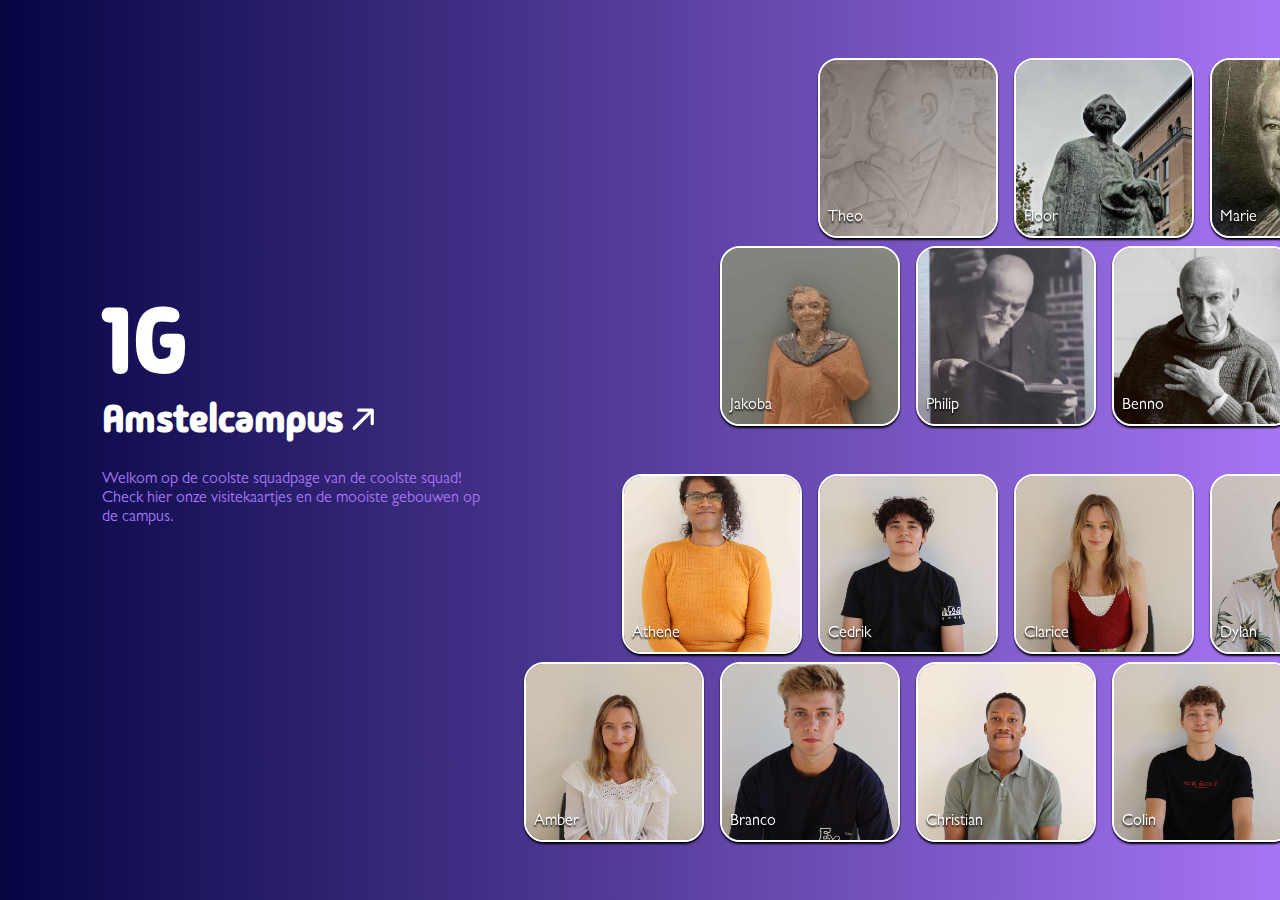
==== commit 482ff8b6: "Added figcaptions to images" ====
--- a/index.html
+++ b/index.html
@@ -60,55 +60,55 @@
                 <div class="filler2 bottom"></div>
                 <figure>
                     <a href="amstel.html#jakoba"><img src="assets/jakoba.jpg" alt="Jakoba Mulder"></a>
-                    <figcaption></figcaption>
+                    <figcaption>Jakoba</figcaption>
                 </figure>
 
                 <figure>
                     <a href="amstel.html#theo"><img src="assets/theo.jpg" alt="Theo Thijssen"></a>
-                    <figcaption></figcaption>
+                    <figcaption>Theo</figcaption>
                 </figure>
 
                 <figure>
                     <a href="amstel.html#kohnstamm"><img src="assets/kohnstamm.jpg" alt="Philip kohnstamm"></a>
-                    <figcaption></figcaption>
+                    <figcaption>Philip</figcaption>
                 </figure>
 
                 <figure>
                     <a href="amstel.html#wibaut"><img src="assets/wibaut.jpg" alt="Floor Wibaut"></a>
-                    <figcaption></figcaption>
+                    <figcaption>Floor</figcaption>
                 </figure>
 
                 <figure>
                     <a href="amstel.html#benno-premsela"><img src="assets/benno-premsela.jpg" alt="Benno Premsela"></a>
-                    <figcaption></figcaption>
+                    <figcaption>Benno</figcaption>
                 </figure>
 
                 <figure>
                     <a href="amstel.html#muller-lulofs"><img src="assets/Marie_Muller_Lulofs1.jpg"
                             alt="Marie Muller-Lulofs"></a>
-                    <figcaption></figcaption>
+                    <figcaption>Marie</figcaption>
                 </figure>
 
                 <figure>
                     <a href="amstel.html#koetsier"><img src="assets/fmdci_amfi_koetsier-montaignehuis.jpg"
                             alt="Koetsier-Montaignehuis"></a>
-                    <figcaption></figcaption>
+                    <figcaption>Koetsier & Charles</figcaption>
                 </figure>
 
                 <figure>
                     <a href="amstel.html#studiohva"><img src="assets/studio-hva.jpg" alt="studio-hva"></a>
-                    <figcaption></figcaption>
+                    <figcaption>Studio HVA</figcaption>
                 </figure>
 
                 <figure>
                     <a href="amstel.html#kohnstamm-bieb"><img src="assets/hva0010623.jpg"
                             alt="Bibliotheek Kohnstammhuis"></a>
-                    <figcaption></figcaption>
+                    <figcaption>Bibliotheken</figcaption>
                 </figure>
 
                 <figure>
                     <a href="amstel.html#eten/drinken"><img src="assets/eten.jpg" alt="koffiecorners"></a>
-                    <figcaption></figcaption>
+                    <figcaption>Koffiecorners</figcaption>
                 </figure>
             </div>
             </section>
@@ -118,181 +118,181 @@
                 <figure>
                     <a href="https://ambersr.github.io/your-tribe-profile-card/" target="_blank">
                         <img src="assets/Squad1G-Amber.JPG" alt="Amber"></a>
-                    <figcaption></figcaption>
+                    <figcaption>Amber</figcaption>
                 </figure>
 
                 <figure>
                     <a href="https://nyathene.github.io/your-tribe-profile-card/" target="_blank">
                         <img src="assets/Squad1G-Athene.JPG" alt="Athene"></a>
-                    <figcaption></figcaption>
+                    <figcaption>Athene</figcaption>
                 </figure>
 
                 <figure>
                     <a href="https://brancovanbeek.github.io/your-tribe-profile-card/" target="_blank">
                         <img src="assets/Squad1G-Branco.JPG" alt="Branco"></a>
-                    <figcaption></figcaption>
+                    <figcaption>Branco</figcaption>
                 </figure>
 
                 <figure>
                     <a href="https://cedrikstephen.github.io/your-tribe-profile-card/" target="_blank">
                         <img src="assets/Squad1G-Cedrik.JPG" alt="Cedrik"></a>
-                    <figcaption></figcaption>
+                    <figcaption>Cedrik</figcaption>
                 </figure>
 
                 <figure>
                     <a href="https://osaoni.github.io/your-tribe-profile-card/" target="_blank">
                         <img src="assets/Squad1G-Christian.JPG" alt="Christian"></a>
-                    <figcaption></figcaption>
+                    <figcaption>Christian</figcaption>
                 </figure>
 
                 <figure>
                     <a href="https://clarice-cod.github.io/visitekaartje-clarice/" target="_blank">
                         <img src="assets/Squad1G-Clarice.JPG" alt="Clarice"></a>
-                    <figcaption></figcaption>
+                    <figcaption>Clarice</figcaption>
                 </figure>
 
                 <figure>
                     <a href="https://colindegroot.github.io/your-tribe-profile-card/" target="_blank">
                         <img src="assets/Squad1G-Colin.JPG" alt="Colin"></a>
-                    <figcaption></figcaption>
+                    <figcaption>Colin</figcaption>
                 </figure>
 
                 <figure>
                     <a href="https://divaninl.github.io/your-tribe-profile-card/" target="_blank">
                         <img src="assets/Squad1G-Dylan.JPG" alt="Dylan"></a>
-                    <figcaption></figcaption>
+                    <figcaption>Dylan</figcaption>
                 </figure>
 
                 <figure>
                     <a href="https://fatimazelay.github.io/your-tribe-profile-card/" target="_blank">
                         <img src="assets/Squad1G-Fatima-A.JPG" alt="Fatima El Ayadi"></a>
-                    <figcaption></figcaption>
+                    <figcaption>Fatima A</figcaption>
                 </figure>
 
                 <figure>
                     <a href="https://fatimahilali.github.io/visitekaartje/" target="_blank">
                         <img src="assets/Squad1G-Fatima-H.JPG" alt="Fatima El Hilali"></a>
-                    <figcaption></figcaption>
+                    <figcaption>Fatima H</figcaption>
                 </figure>
 
                 <figure>
                     <a href="https://halima98.github.io/your-tribe-profile-card/" target="_blank">
                         <img src="assets/Squad1G-Halima.JPG" alt="Halima"></a>
-                    <figcaption></figcaption>
+                    <figcaption>Halima</figcaption>
                 </figure>
 
                 <figure>
                     <a href="https://haroub-s.github.io/your-tribe-profile-card/" target="_blank">
                         <img src="assets/Squad1G-Haroub.JPG" alt="Haroub"></a>
-                    <figcaption></figcaption>
+                    <figcaption>Haroub</figcaption>
                 </figure>
 
                 <figure>
                     <a href="https://irisvw.github.io/your-tribe-profile-card/" target="_blank">
                         <img src="assets/Squad1G-Iris.JPG" alt="Iris"></a>
-                    <figcaption></figcaption>
+                    <figcaption>Iris</figcaption>
                 </figure>
 
                 <figure>
                     <a href="https://hubregtsejoost.github.io/your-tribe-profile-card/" target="_blank">
                         <img src="assets/Squad1G-Joost.JPG" alt="Joost"></a>
-                    <figcaption></figcaption>
+                    <figcaption>Joost</figcaption>
                 </figure>
 
                 <figure>
                     <a href="https://noxinput.github.io/your-tribe-profile-card/" target="_blank">
                         <img src="assets/Squad1G-Jordy.JPG" alt="Jordy"></a>
-                    <figcaption></figcaption>
+                    <figcaption>Jordy</figcaption>
                 </figure>
 
                 <figure>
                     <a href="https://julesbruins.github.io/your-tribe-profile-card/" target="_blank">
                         <img src="assets/Squad1G-Jules.JPG" alt="Jules"></a>
-                    <figcaption></figcaption>
+                    <figcaption>Jules</figcaption>
                 </figure>
 
                 <figure>
                     <a href="https://julia-stevens.github.io/your-tribe-profile-card/" target="_blank">
                         <img src="assets/Squad1G-Julia.JPG" alt="Julia"></a>
-                    <figcaption></figcaption>
+                    <figcaption>Julia</figcaption>
                 </figure>
 
                 <figure>
                     <a href="https://karima002.github.io/visitekaartje-karima/" target="_blank">
                         <img src="assets/Squad1G-Karima.JPG" alt="Karima"></a>
-                    <figcaption></figcaption>
+                    <figcaption>Karima</figcaption>
                 </figure>
 
                 <figure>
                     <a href="https://kimnikitaschijf.github.io/your-tribe-profile-card/" target="_blank">
                         <img src="assets/Squad1G-Kim.JPG" alt="Kim Nikita"></a>
-                    <figcaption></figcaption>
+                    <figcaption>Kim</figcaption>
                 </figure>
 
                 <figure>
                     <a href="https://debosos.github.io/your-tribe-profile-card/" target="_blank">
                         <img src="assets/Squad1G-Luc.JPG" alt="Luc"></a>
-                    <figcaption></figcaption>
+                    <figcaption>Luc</figcaption>
                 </figure>
 
                 <figure>
                     <a href="https://marsgotbars.github.io/your-tribe-profile-card-HvA/" target="_blank">
                         <img src="assets/Squad1G-Marcin.JPG" alt="Marcin"></a>
-                    <figcaption></figcaption>
+                    <figcaption>Marcin</figcaption>
                 </figure>
 
                 <figure>
                     <a href="https://matthijs217.github.io/your-tribe-profile-card/" target="_blank">
                         <img src="assets/Squad1G-Matthijs.JPG" alt="Matthijs"></a>
-                    <figcaption></figcaption>
+                    <figcaption>Matthijs</figcaption>
                 </figure>
 
                 <figure>
                     <a href="https://nadiachaja.github.io/your-tribe-profile-card/" target="_blank">
                         <img src="assets/Squad1G-Nadia.JPG" alt="Nadia"></a>
-                    <figcaption></figcaption>
+                    <figcaption>Nadia</figcaption>
                 </figure>
 
                 <figure>
                     <a href="https://nmiaa.github.io/your-tribe-profile-card/" target="_blank">
                         <img src="assets/Squad1G-Nas.JPG" alt="Nas"></a>
-                    <figcaption></figcaption>
+                    <figcaption>Nas</figcaption>
                 </figure>
 
                 <figure>
                     <a href="https://ofrqq.github.io/your-tribe-profile-card/" target="_blank">
                         <img src="assets/Squad1G-Ole.JPG" alt="Ole"></a>
-                    <figcaption></figcaption>
+                    <figcaption>Ole</figcaption>
                 </figure>
 
                 <figure>
                     <a href="https://ravirkt.github.io/visitekaartje/" target="_blank">
                         <img src="assets/Squad1G-Ravi.JPG" alt="Ravi"></a>
-                    <figcaption></figcaption>
+                    <figcaption>Ravi</figcaption>
                 </figure>
 
                 <figure>
                     <a href="https://robbyrisse.github.io/your-tribe-profile-card/" target="_blank">
                         <img src="assets/Squad1G-Robby.JPG" alt="Robby"></a>
-                    <figcaption></figcaption>
+                    <figcaption>Robby</figcaption>
                 </figure>
 
                 <figure>
                     <a href="https://robinwouterson.github.io/your-tribe-profile-card/" target="_blank">
                         <img src="assets/Squad1G-Robin.JPG" alt="Robin"></a>
-                    <figcaption></figcaption>
+                    <figcaption>Robin</figcaption>
                 </figure>
 
                 <figure>
                     <a href="https://ties7.github.io/your-tribe-profile-card/" target="_blank">
                         <img src="assets/Squad1G-Ties.JPG" alt="Ties"></a>
-                    <figcaption></figcaption>
+                    <figcaption>Ties</figcaption>
                 </figure>
 
                 <figure>
                     <a href="https://vsheo.github.io/your-tribe-profile-card/" target="_blank">
                         <img src="assets/Squad1G-Viresh.JPG" alt="Viresh"></a>
-                    <figcaption></figcaption>
+                    <figcaption>Viresh</figcaption>
                 </figure>
             </div>
         </div>
--- a/styles/style.css
+++ b/styles/style.css
@@ -1,3 +1,8 @@
+@font-face {
+  font-family: "Gill Sans";
+  src: url("../assets/GillSans/Gill\ Sans.otf") format("opentype")
+}
+
 /* COMMON ELEMENTS */
 * {
   margin: 0;
@@ -18,12 +23,10 @@
   max-width: 100%;
   height: 100%;
   font-family: sans-serif;
-  background: var(--primary-color);
+  background: var(--primary-color); /* fallback */
   background: linear-gradient(90deg, var(--primary-color) 0%, var(--secondary-color) 100%);
-
-  /* hide scrollbar */
-  -ms-overflow-style: none;
-  scrollbar-width: none;
+  -ms-overflow-style: none; /* hide scrollbar */
+  scrollbar-width: none; /* hide scrollbar */
 }
 
 svg {
@@ -65,6 +68,15 @@
   color: white;
 }
 
+p {
+  font-family: "Gill Sans", sans-serif;
+  color: white;
+  font-size: 14px;
+  max-width: 80vw;
+  margin: 1.5rem 0;
+}
+
+/* Alternative header elements for mobile and desktop */
 .small-subheader {
   display: inline-block;
 }
@@ -73,12 +85,7 @@
   display: none;
 }
 
-p {
-  font-family: Gill Sans, sans-serif;
-  color: white;
-  font-size: 14px;
-  max-width: 80vw;
-}
+
 
 /* MAIN CONTAINERS */
 .text-container {
@@ -102,12 +109,38 @@
 }
 
 img {
+  position: relative;
   border: 2px solid white;
   box-shadow: 0px 2px 2px black;
   height: 20vh;
   width: 20vh;
   border-radius: 20px;
   object-fit: cover;
+  transition: ease-in 0.2s;
+	transform:
+		perspective(15em)
+		translateZ(0em);
+}
+
+
+img:hover {
+  filter: brightness(120%);
+  transform:
+    perspective(15em)
+    translateZ(1em);
+}
+
+figure {
+  position: relative;
+}
+
+figcaption {
+  font-family: 'Gill Sans', 'Gill Sans MT', Calibri, 'Trebuchet MS', sans-serif;
+  position: absolute;
+  bottom: 10px;
+  left: 10px;
+  color: white;
+  text-shadow: 0px 2px 2px black;
 }
 
 .grid-container {
@@ -119,13 +152,14 @@
   padding: .5em;
   justify-items: center;
   overflow-x: scroll;
-  -ms-overflow-style: none;
-  scrollbar-width: none;
-  }
+  -ms-overflow-style: none; /* hide scrollbar */
+  scrollbar-width: none; /* hide scrollbar */
+}
 
 .grid-container::-webkit-scrollbar {
-display: none;
-}
+  display: none;  /* hide scrollbar */
+}
+
 .header-flex {
   display: flex;
   align-items: center;
@@ -135,17 +169,14 @@
   align-self: flex-end;
 }
 
-
-
-/* HIDE SCROLLBAR */
 section::-webkit-scrollbar {
-  display: none;
+  display: none;  /* hide scrollbar */
 }
 
 .filler1,
 .filler2,
 .filler3 {
-  display: none;
+  display: none; /* hide filler divs */
 }
 
 @media screen and (min-width: 480px) {
@@ -155,7 +186,6 @@
 
   h2 {
     font-size: max(36px, 3vw);
-    ;
     max-width: 100%;
   }
 
@@ -163,10 +193,7 @@
     font-size: 16px;
     color: var(--secondary-color);
     max-width: 24em;
-  }
-
-  header {
-    margin-bottom: 2rem;
+    margin: 0;
   }
 
   .grid-container {
@@ -192,6 +219,12 @@
     flex-direction: row;
   }
 
+  /* HEADER */
+
+  header {
+    margin-bottom: 2rem;
+  }
+
   .text-container {
     padding-left: 8vw;
     max-width: 40%;
@@ -201,6 +234,18 @@
     header {
       display: block;
     }
+  }
+
+  .ampersand {
+    display: none;
+  }
+
+  .small-subheader {
+    display: none;
+  }
+
+  .large-subheader {
+    display: flex;
   }
 
   .image-container {
@@ -217,18 +262,7 @@
     grid-column: span 2;
   }
 
-  .ampersand {
-    display: none;
-  }
-
-  .small-subheader {
-    display: none;
-  }
-
-  .large-subheader {
-    display: flex;
-  }
-
+  /* GRID POSITIONING */
   .filler1,
   .filler2,
   .filler3 {
